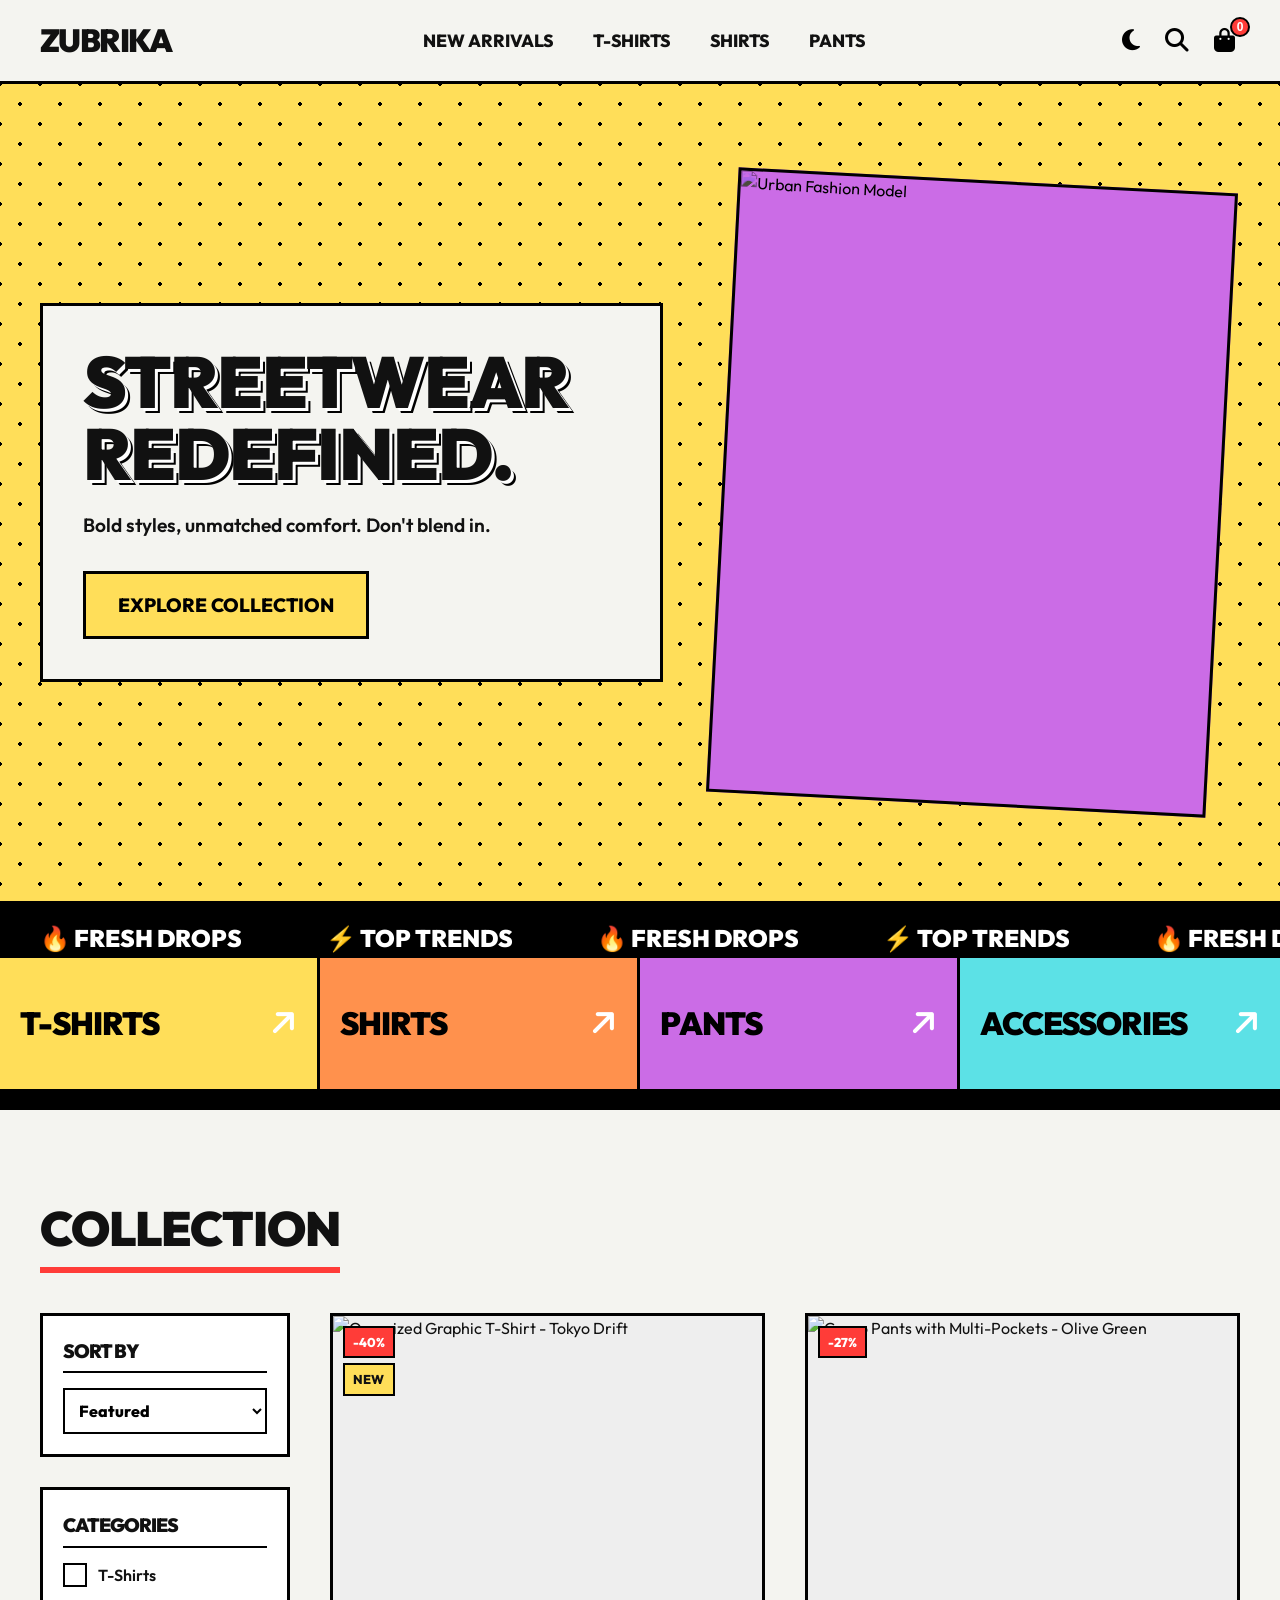
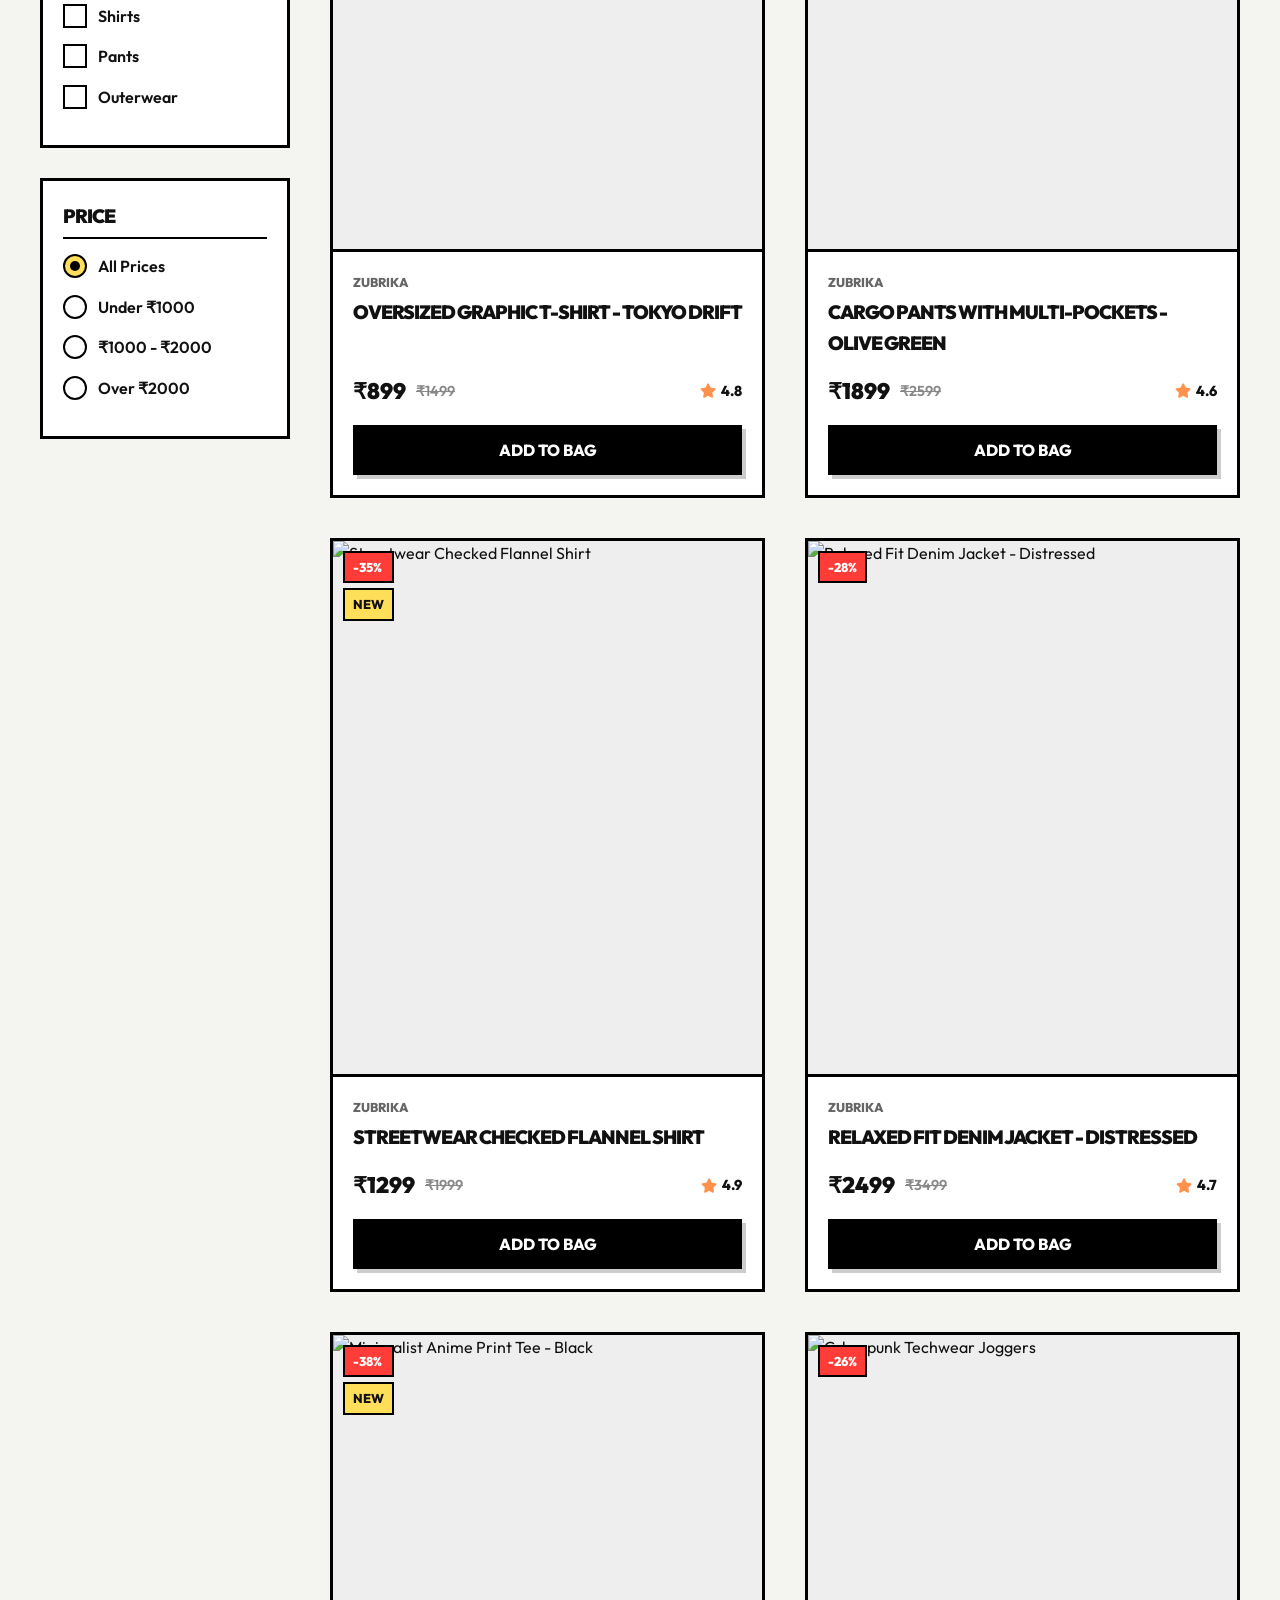
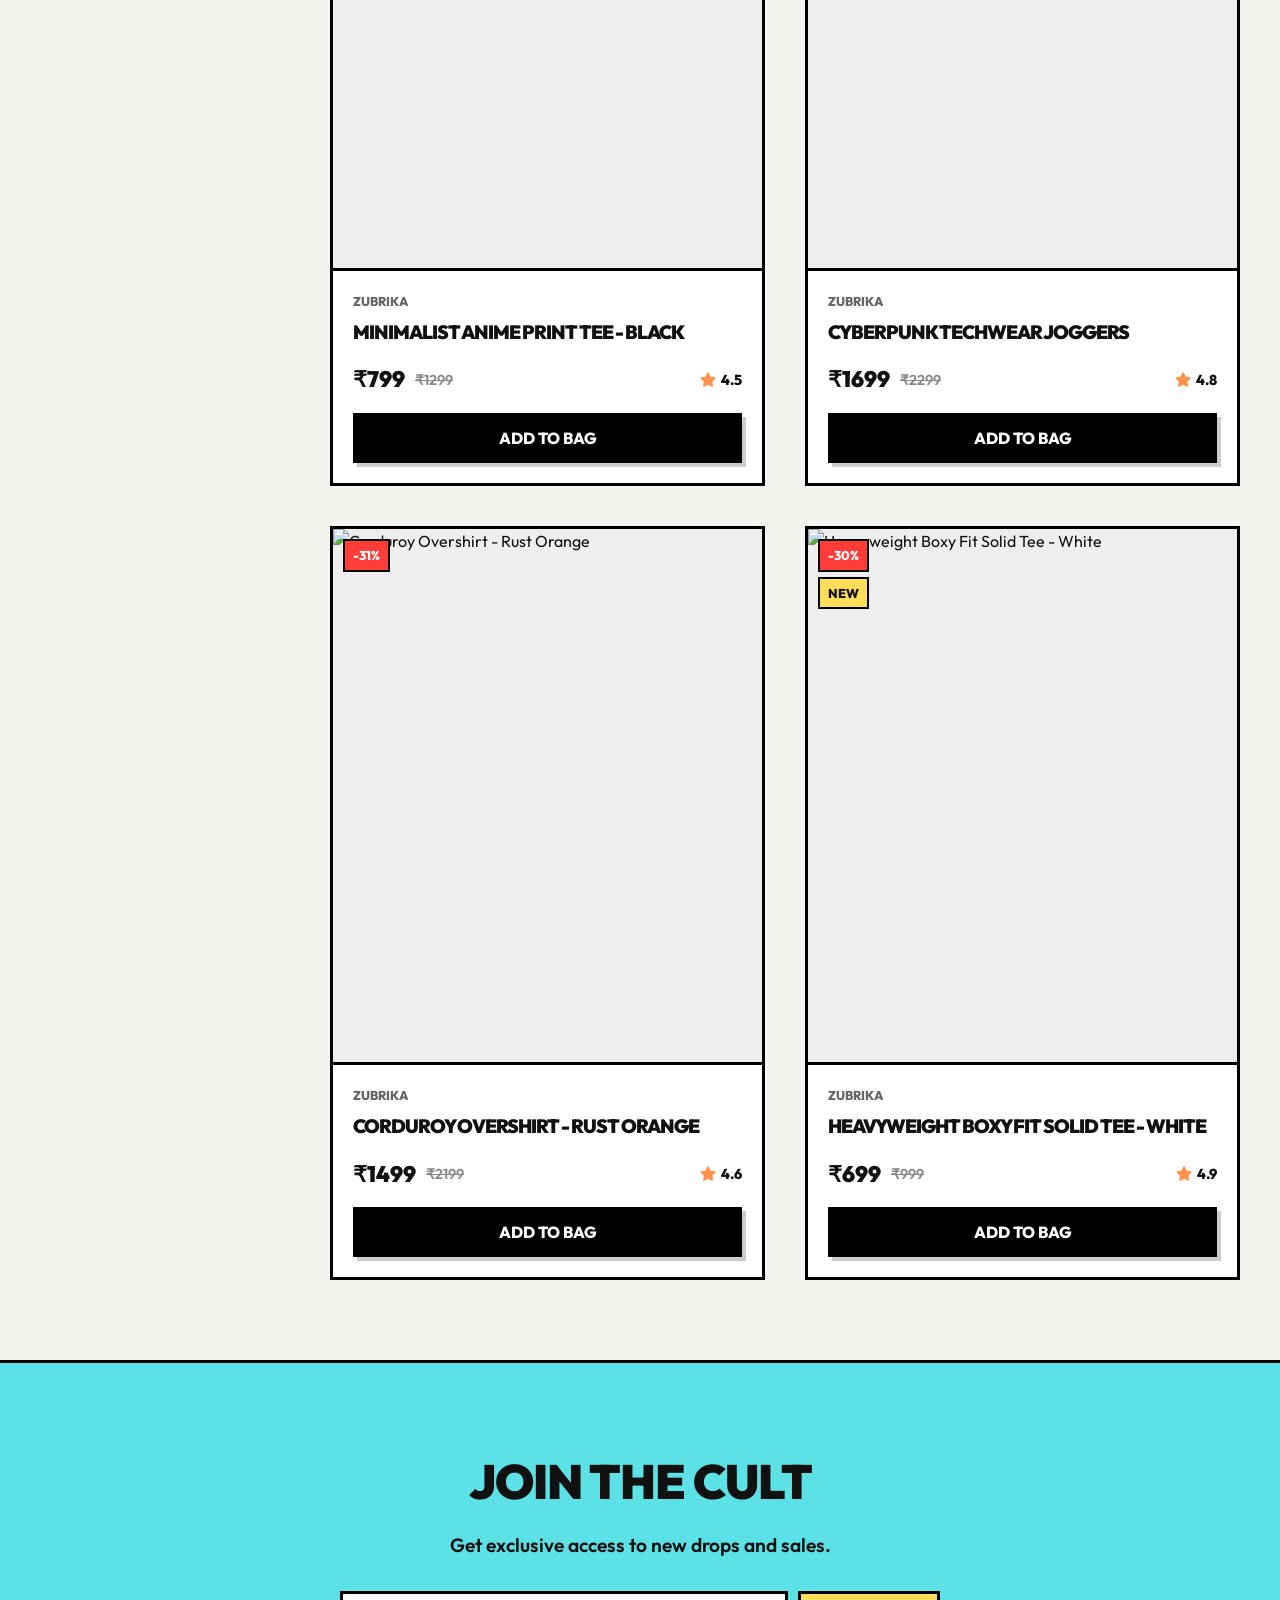
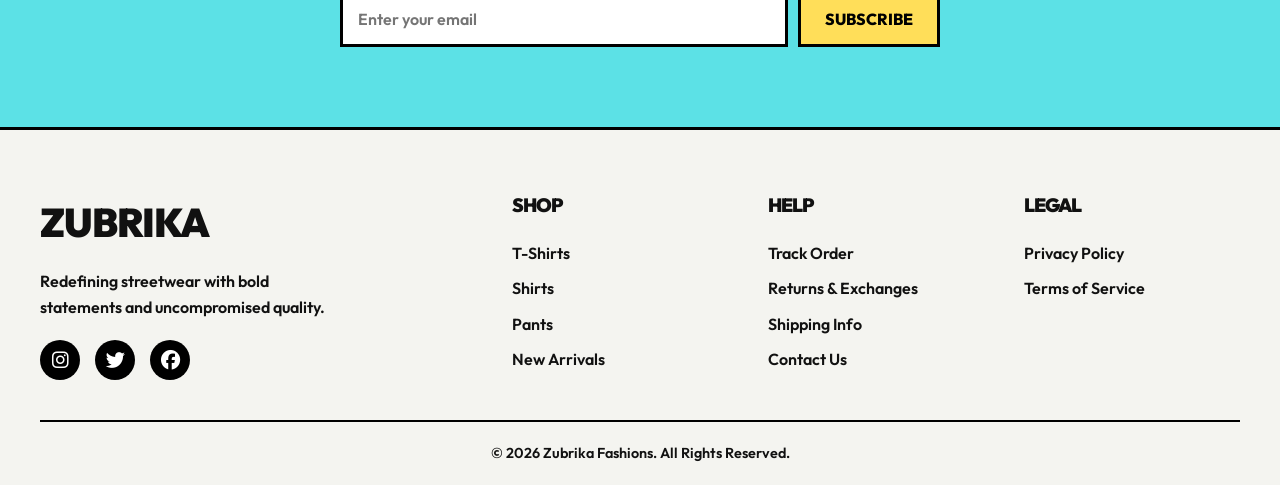
==== index.html @ 82993118 "feat: initialize Zubrika Fashions e-commerce storefront with product catalog, cart management, and t" ====
<!DOCTYPE html>
<html lang="en">
<head>
    <meta charset="UTF-8">
    <meta name="viewport" content="width=device-width, initial-scale=1.0">
    <meta name="description" content="Zubrika Fashions - Premium and trendy wear for all. Shop t-shirts, shirts, pants, and more.">
    <title>Zubrika Fashions</title>
    <link rel="preconnect" href="https://fonts.googleapis.com">
    <link rel="preconnect" href="https://fonts.gstatic.com" crossorigin>
    <link href="https://fonts.googleapis.com/css2?family=Outfit:wght@400;600;800;900&display=swap" rel="stylesheet">
    <link rel="stylesheet" href="style.css">
    <link rel="stylesheet" href="https://cdnjs.cloudflare.com/ajax/libs/font-awesome/6.4.0/css/all.min.css">
</head>
<body>
    <header class="header">
        <div class="header-container">
            <div class="logo">
                <h1>ZUBRIKA</h1>
            </div>
            <nav class="nav">
                <ul class="nav-links">
                    <li><a href="#new">New Arrivals</a></li>
                    <li><a href="#tshirts">T-Shirts</a></li>
                    <li><a href="#shirts">Shirts</a></li>
                    <li><a href="#pants">Pants</a></li>
                </ul>
            </nav>
            <div class="header-actions">
                <button class="icon-btn theme-btn" id="theme-toggle-btn" aria-label="Toggle Theme">
                    <i class="fas fa-moon"></i>
                </button>
                <button class="icon-btn search-btn" aria-label="Search">
                    <i class="fas fa-search"></i>
                </button>
                <button class="icon-btn cart-btn" id="open-cart-btn" aria-label="Cart">
                    <i class="fas fa-shopping-bag"></i>
                    <span class="cart-badge" id="cart-badge">0</span>
                </button>
                <button class="icon-btn menu-btn" aria-label="Menu" id="mobile-menu-btn">
                    <i class="fas fa-bars"></i>
                </button>
            </div>
        </div>
    </header>

    <div class="mobile-menu" id="mobile-menu">
        <button class="close-menu-btn" id="close-menu-btn">&times;</button>
        <ul class="mobile-nav-links">
            <li><a href="#new">New Arrivals</a></li>
            <li><a href="#tshirts">T-Shirts</a></li>
            <li><a href="#shirts">Shirts</a></li>
            <li><a href="#pants">Pants</a></li>
        </ul>
    </div>

    <!-- Cartesian Drawer -->
    <div class="cart-drawer-overlay" id="cart-overlay"></div>
    <div class="cart-drawer" id="cart-drawer">
        <div class="cart-header">
            <h2>YOUR BAG</h2>
            <button class="close-cart-btn" id="close-cart-btn">&times;</button>
        </div>
        <div class="cart-items" id="cart-items-container">
            <!-- Items inject via JS -->
            <div class="empty-cart" id="empty-cart-msg">
                <i class="fas fa-box-open"></i>
                <p>Your bag is empty.</p>
                <button class="btn btn-primary" id="shop-now-btn">Shop Now</button>
            </div>
        </div>
        <div class="cart-footer">
            <div class="cart-total">
                <span>Total</span>
                <span id="cart-total-price">₹0</span>
            </div>
            <button class="btn btn-primary checkout-btn">CHECKOUT</button>
        </div>
    </div>

    <main>
        <!-- Hero Section -->
        <section class="hero">
            <div class="hero-content">
                <div class="hero-text">
                    <h2 class="hero-title">STREETWEAR<br>REDEFINED.</h2>
                    <p class="hero-subtitle">Bold styles, unmatched comfort. Don't blend in.</p>
                    <a href="#shop" class="btn btn-primary btn-large">EXPLORE COLLECTION</a>
                </div>
                <div class="hero-image-wrapper">
                    <!-- Placeholder color block for neo-brutalism -->
                    <div class="hero-image-block">
                        <img src="https://images.unsplash.com/photo-1515886657613-9f3515b0c78f?w=800&q=80" alt="Urban Fashion Model" class="hero-img">
                    </div>
                </div>
            </div>
        </section>

        <!-- Categories Section -->
        <section class="categories marquee-section">
            <div class="marquee">
                <div class="marquee-content">
                    <span>🔥 FRESH DROPS</span>
                    <span>⚡ TOP TRENDS</span>
                    <span>🔥 FRESH DROPS</span>
                    <span>⚡ TOP TRENDS</span>
                     <span>🔥 FRESH DROPS</span>
                    <span>⚡ TOP TRENDS</span>
                    <span>🔥 FRESH DROPS</span>
                    <span>⚡ TOP TRENDS</span>
                </div>
            </div>
            <div class="categories-grid" id="shop">
                <a href="#tshirts" class="category-card" style="background-color: #ffde59;">
                    <h3>T-SHIRTS</h3>
                    <i class="fas fa-arrow-right"></i>
                </a>
                <a href="#shirts" class="category-card" style="background-color: #ff914d;">
                    <h3>SHIRTS</h3>
                    <i class="fas fa-arrow-right"></i>
                </a>
                <a href="#pants" class="category-card" style="background-color: #cb6ce6;">
                    <h3>PANTS</h3>
                    <i class="fas fa-arrow-right"></i>
                </a>
                <a href="#accessories" class="category-card" style="background-color: #5ce1e6;">
                    <h3>ACCESSORIES</h3>
                    <i class="fas fa-arrow-right"></i>
                </a>
            </div>
        </section>

        <!-- Products Section -->
        <section class="products-section" id="products">
            <div class="section-header">
                <h2>COLLECTION</h2>
            </div>
            
            <div class="shop-layout">
                <!-- Sidebar Filters -->
                <aside class="shop-sidebar">
                    <div class="filter-group">
                        <h3>SORT BY</h3>
                        <select id="sort-select" class="brutal-select">
                            <option value="featured">Featured</option>
                            <option value="price-low">Price: Low to High</option>
                            <option value="price-high">Price: High to Low</option>
                            <option value="rating">Top Rated</option>
                        </select>
                    </div>

                    <div class="filter-group">
                        <h3>CATEGORIES</h3>
                        <label class="custom-checkbox">
                            <input type="checkbox" name="category" value="tshirts">
                            <span class="checkmark"></span>
                            T-Shirts
                        </label>
                        <label class="custom-checkbox">
                            <input type="checkbox" name="category" value="shirts">
                            <span class="checkmark"></span>
                            Shirts
                        </label>
                        <label class="custom-checkbox">
                            <input type="checkbox" name="category" value="pants">
                            <span class="checkmark"></span>
                            Pants
                        </label>
                        <label class="custom-checkbox">
                            <input type="checkbox" name="category" value="outerwear">
                            <span class="checkmark"></span>
                            Outerwear
                        </label>
                    </div>

                    <div class="filter-group">
                        <h3>PRICE</h3>
                        <label class="custom-radio">
                            <input type="radio" name="price" value="all" checked>
                            <span class="radiomark"></span>
                            All Prices
                        </label>
                        <label class="custom-radio">
                            <input type="radio" name="price" value="under-1000">
                            <span class="radiomark"></span>
                            Under ₹1000
                        </label>
                        <label class="custom-radio">
                            <input type="radio" name="price" value="1000-2000">
                            <span class="radiomark"></span>
                            ₹1000 - ₹2000
                        </label>
                        <label class="custom-radio">
                            <input type="radio" name="price" value="over-2000">
                            <span class="radiomark"></span>
                            Over ₹2000
                        </label>
                    </div>
                </aside>
                
                <div class="shop-main">
                    <button class="btn btn-primary mobile-filter-btn" id="mobile-filter-btn">
                        <i class="fas fa-filter"></i> FILTERS
                    </button>
                    
                    <div class="products-grid" id="product-list">
                        <!-- Products dynamically inserted via JS -->
                    </div>
                </div>
            </div>
        </section>

        <section class="newsletter">
            <div class="newsletter-content">
                <h2>JOIN THE CULT</h2>
                <p>Get exclusive access to new drops and sales.</p>
                <form class="newsletter-form" onsubmit="event.preventDefault();">
                    <input type="email" placeholder="Enter your email" required>
                    <button type="submit" class="btn btn-primary">SUBSCRIBE</button>
                </form>
            </div>
        </section>
    </main>

    <footer class="footer">
        <div class="footer-grid">
            <div class="footer-brand">
                <h3>ZUBRIKA</h3>
                <p>Redefining streetwear with bold statements and uncompromised quality.</p>
                <div class="social-icons">
                    <a href="#"><i class="fab fa-instagram"></i></a>
                    <a href="#"><i class="fab fa-twitter"></i></a>
                    <a href="#"><i class="fab fa-facebook"></i></a>
                </div>
            </div>
            <div class="footer-links">
                <h4>SHOP</h4>
                <ul>
                    <li><a href="#">T-Shirts</a></li>
                    <li><a href="#">Shirts</a></li>
                    <li><a href="#">Pants</a></li>
                    <li><a href="#">New Arrivals</a></li>
                </ul>
            </div>
            <div class="footer-links">
                <h4>HELP</h4>
                <ul>
                    <li><a href="#">Track Order</a></li>
                    <li><a href="#">Returns & Exchanges</a></li>
                    <li><a href="#">Shipping Info</a></li>
                    <li><a href="#">Contact Us</a></li>
                </ul>
            </div>
            <div class="footer-links">
                <h4>LEGAL</h4>
                <ul>
                    <li><a href="#">Privacy Policy</a></li>
                    <li><a href="#">Terms of Service</a></li>
                </ul>
            </div>
        </div>
        <div class="footer-bottom">
            <p>&copy; 2026 Zubrika Fashions. All Rights Reserved.</p>
        </div>
    </footer>

    <!-- Product Quick View Modal -->
    <div class="modal-overlay" id="pdp-overlay"></div>
    <div class="pdp-modal" id="pdp-modal">
        <button class="close-modal-btn" id="close-pdp-btn">&times;</button>
        <div class="pdp-content" id="pdp-content">
            <!-- Injected via JS -->
        </div>
    </div>

    <!-- Checkout Modal -->
    <div class="checkout-modal" id="checkout-modal">
        <button class="close-modal-btn" id="close-checkout-btn">&times;</button>
        <div class="checkout-content">
            <div class="checkout-header">
                <h2>SECURE CHECKOUT</h2>
            </div>
            <div class="checkout-grid">
                <!-- Form Side -->
                <div class="checkout-form-section">
                    <form id="checkout-form" onsubmit="event.preventDefault(); completeCheckout();">
                        <div class="form-group">
                            <h3 class="form-title">1. CONTACT INFO</h3>
                            <input type="email" class="brutal-input" placeholder="Email Address" required>
                            <input type="text" class="brutal-input" placeholder="Phone Number" required>
                        </div>
                        <div class="form-group">
                            <div style="display: flex; justify-content: space-between; align-items: center; border-bottom: 2px solid var(--primary-color); margin-bottom: 20px; padding-bottom: 10px;">
                                <h3 class="form-title" style="margin-bottom: 0; border-bottom: none; padding-bottom: 0;">2. SHIPPING ADDRESS</h3>
                                <button type="button" id="gps-locate-btn" style="background: var(--accent-blue); color: #111; border: 2px solid var(--primary-color); font-weight: 800; font-family: var(--font-body); cursor: pointer; font-size: 0.8rem; padding: 8px 12px; box-shadow: 2px 2px 0px 0px var(--shadow-color);">
                                    <i class="fas fa-map-marker-alt"></i> Auto-Locate
                                </button>
                            </div>
                            <input type="text" class="brutal-input" placeholder="Full Name" required>
                            <input type="text" class="brutal-input" id="checkout-street" placeholder="Street Address" required>
                            <div class="input-row">
                                <input type="text" class="brutal-input" id="checkout-city" placeholder="City" required>
                                <input type="text" class="brutal-input" id="checkout-state" placeholder="State" required>
                                <input type="text" class="brutal-input" id="checkout-pin" placeholder="PIN Code (6 digits)" maxlength="6" required>
                            </div>
                        </div>
                        <div class="form-group">
                            <h3 class="form-title">3. PAYMENT METHOD</h3>
                            <label class="custom-radio checkout-radio">
                                <input type="radio" name="payment" value="upi" checked>
                                <span class="radiomark"></span>
                                UPI / QR Code
                            </label>
                            <label class="custom-radio checkout-radio">
                                <input type="radio" name="payment" value="card">
                                <span class="radiomark"></span>
                                Credit / Debit Card
                            </label>
                            <label class="custom-radio checkout-radio">
                                <input type="radio" name="payment" value="cod">
                                <span class="radiomark"></span>
                                Cash on Delivery
                            </label>
                        </div>
                        <button type="submit" class="btn btn-primary place-order-btn">PLACE ORDER</button>
                    </form>
                </div>
                <!-- Summary Side -->
                <div class="checkout-summary-section">
                    <h3 class="form-title" style="color: #111;">ORDER SUMMARY</h3>
                    <div id="checkout-items" class="checkout-items-list">
                        <!-- Items injected dynamically -->
                    </div>
                    <div class="checkout-totals">
                        <div class="total-row">
                            <span>Subtotal</span>
                            <span id="checkout-subtotal">₹0</span>
                        </div>
                        <div class="total-row">
                            <span>Shipping</span>
                            <span>₹100</span>
                        </div>
                        <div class="total-row grand-total">
                            <span>Total</span>
                            <span id="checkout-grandtotal">₹0</span>
                        </div>
                    </div>
                </div>
            </div>
        </div>
    </div>
    
    <!-- Success Modal -->
    <div class="success-modal" id="success-modal">
        <div class="success-content">
            <i class="fas fa-check-circle success-icon"></i>
            <h2>ORDER PLACED!</h2>
            <p>Your order <span id="order-id" style="font-weight: 800;"></span> has been confirmed.</p>
            <p style="margin-bottom: 20px;">We've sent a confirmation email with tracking details.</p>
            <button class="btn btn-primary" onclick="closeSuccessModal()">RETURN TO SHOP</button>
        </div>
    </div>

    <script src="app.js"></script>
</body>
</html>
---- style.css ----
:root {
    --primary-color: #000000;
    --secondary-color: #ffffff;
    --accent-red: #ff3c38;
    --accent-yellow: #ffde59;
    --accent-blue: #5ce1e6;
    --accent-pink: #cb6ce6;
    --accent-orange: #ff914d;
    
    --bg-color: #f4f4f0;
    --text-color: #111111;
    
    --border-width: 3px;
    --border-radius: 0px; /* Sharp edges for brutalsim */
    --box-shadow: 4px 4px 0px 0px var(--shadow-color);
    --box-shadow-hover: 8px 8px 0px 0px var(--shadow-color);
    
    --font-heading: 'Outfit', sans-serif;
    --font-body: 'Outfit', sans-serif;
    
    --transition: all 0.2s cubic-bezier(0.25, 0.8, 0.25, 1);
}

[data-theme="dark"] {
    --primary-color: #00ffff; /* Neon Cyan */
    --secondary-color: #050505;
    --accent-red: #ff0055;
    --accent-yellow: #ccff00;
    --accent-blue: #00e5ff;
    --accent-pink: #f700ff;
    --accent-orange: #ff5500;
    
    --bg-color: #0d0d0d;
    --text-color: #ffffff;
    --shadow-color: #00ffff;
}

[data-theme="dark"] .product-card,
[data-theme="dark"] .filter-group,
[data-theme="dark"] .shop-sidebar,
[data-theme="dark"] .cart-drawer,
[data-theme="dark"] .pdp-image-col,
[data-theme="dark"] .pdp-modal {
    background-color: #111111;
}

[data-theme="dark"] .hero {
    background-image: 
        radial-gradient(var(--primary-color) 2px, transparent 2px),
        radial-gradient(var(--primary-color) 2px, transparent 2px);
}

[data-theme="dark"] .hero-img {
    filter: grayscale(10%) contrast(1.5) drop-shadow(0 0 10px var(--primary-color));
}

* {
    margin: 0;
    padding: 0;
    box-sizing: border-box;
}

html {
    scroll-behavior: smooth;
}

body {
    font-family: var(--font-body);
    background-color: var(--bg-color);
    color: var(--text-color);
    line-height: 1.6;
    overflow-x: hidden;
}

a {
    text-decoration: none;
    color: inherit;
}

ul {
    list-style: none;
}

/* Typography */
h1, h2, h3, h4, h5, h6 {
    font-family: var(--font-heading);
    font-weight: 900;
    text-transform: uppercase;
    letter-spacing: -1px;
}

/* Buttons */
.btn {
    display: inline-block;
    padding: 12px 24px;
    font-family: var(--font-heading);
    font-weight: 800;
    font-size: 1rem;
    text-transform: uppercase;
    cursor: pointer;
    border: var(--border-width) solid var(--primary-color);
    box-shadow: var(--box-shadow);
    transition: var(--transition);
    background-color: var(--secondary-color);
    color: var(--primary-color);
}

.btn:active {
    transform: translate(4px, 4px);
    box-shadow: 0px 0px 0px 0px var(--shadow-color);
}

.btn-primary {
    background-color: var(--accent-yellow);
}

.btn-primary:hover {
    background-color: var(--primary-color);
    color: var(--secondary-color);
}

.btn-large {
    padding: 16px 32px;
    font-size: 1.2rem;
}

/* Header */
.header {
    background-color: var(--bg-color);
    border-bottom: var(--border-width) solid var(--primary-color);
    position: sticky;
    top: 0;
    z-index: 100;
}

.header-container {
    max-width: 1400px;
    margin: 0 auto;
    padding: 15px 40px;
    display: flex;
    justify-content: space-between;
    align-items: center;
}

.logo h1 {
    font-size: 2rem;
    letter-spacing: -0.05em;
}

.nav-links {
    display: flex;
    gap: 30px;
}

.nav-links a {
    font-weight: 800;
    text-transform: uppercase;
    font-size: 1.1rem;
    position: relative;
    padding: 5px;
}

.nav-links a::after {
    content: '';
    position: absolute;
    width: 100%;
    height: 3px;
    bottom: -2px;
    left: 0;
    background-color: var(--primary-color);
    transform: scaleX(0);
    transform-origin: bottom right;
    transition: transform 0.25s ease-out;
}

.nav-links a:hover::after {
    transform: scaleX(1);
    transform-origin: bottom left;
}

.header-actions {
    display: flex;
    gap: 15px;
    align-items: center;
}

.icon-btn {
    background: none;
    border: none;
    font-size: 1.5rem;
    cursor: pointer;
    position: relative;
    color: var(--primary-color);
    padding: 5px;
    transition: transform 0.2s;
}

.icon-btn:hover {
    transform: scale(1.1);
}

.cart-badge {
    position: absolute;
    top: -5px;
    right: -10px;
    background-color: var(--accent-red);
    color: white;
    font-size: 0.75rem;
    font-weight: 900;
    width: 20px;
    height: 20px;
    display: flex;
    align-items: center;
    justify-content: center;
    border-radius: 50%;
    border: 2px solid var(--primary-color);
}

.menu-btn {
    display: none;
}

/* Mobile Menu */
.mobile-menu {
    position: fixed;
    top: 0;
    left: 100%;
    width: 100%;
    height: 100vh;
    background-color: var(--accent-blue);
    z-index: 200;
    display: flex;
    flex-direction: column;
    justify-content: center;
    align-items: center;
    transition: left 0.3s ease-in-out;
    border-left: var(--border-width) solid var(--primary-color);
}

.mobile-menu.active {
    left: 0;
}

.close-menu-btn {
    position: absolute;
    top: 20px;
    right: 30px;
    background: none;
    border: none;
    font-size: 3rem;
    cursor: pointer;
    color: var(--primary-color);
}

.mobile-nav-links {
    text-align: center;
    display: flex;
    flex-direction: column;
    gap: 30px;
}

.mobile-nav-links a {
    font-size: 2.5rem;
    font-weight: 900;
    text-transform: uppercase;
    -webkit-text-stroke: 1px var(--primary-color);
}

.mobile-nav-links a:hover {
    color: white;
}

/* Cart Drawer */
.cart-drawer-overlay {
    position: fixed;
    top: 0;
    left: 0;
    width: 100%;
    height: 100%;
    background: rgba(0,0,0,0.5);
    z-index: 150;
    display: none;
}

.cart-drawer-overlay.active {
    display: block;
}

.cart-drawer {
    position: fixed;
    top: 0;
    right: -400px;
    width: 100%;
    max-width: 400px;
    height: 100vh;
    background-color: var(--secondary-color);
    border-left: var(--border-width) solid var(--primary-color);
    z-index: 200;
    transition: right 0.3s cubic-bezier(0.25, 0.8, 0.25, 1);
    display: flex;
    flex-direction: column;
}

.cart-drawer.active {
    right: 0;
}

.cart-header {
    display: flex;
    justify-content: space-between;
    align-items: center;
    padding: 20px;
    border-bottom: var(--border-width) solid var(--primary-color);
    background-color: var(--accent-yellow);
}

.close-cart-btn {
    background: none;
    border: none;
    font-size: 2rem;
    cursor: pointer;
    font-weight: bold;
}

.cart-items {
    flex-grow: 1;
    overflow-y: auto;
    padding: 20px;
}

.empty-cart {
    display: flex;
    flex-direction: column;
    align-items: center;
    justify-content: center;
    height: 100%;
    text-align: center;
    gap: 15px;
}

.empty-cart i {
    font-size: 4rem;
    color: #cccccc;
}

.cart-item {
    display: flex;
    gap: 15px;
    margin-bottom: 20px;
    padding-bottom: 20px;
    border-bottom: 2px dashed #000;
}

.cart-item-img {
    width: 80px;
    height: 100px;
    object-fit: cover;
    border: 2px solid var(--primary-color);
}

.cart-item-details {
    flex-grow: 1;
    display: flex;
    flex-direction: column;
    justify-content: space-between;
}

.cart-item-title {
    font-weight: 800;
    font-size: 0.9rem;
}

.cart-item-price {
    font-weight: 600;
}

.cart-item-actions {
    display: flex;
    justify-content: space-between;
    align-items: center;
}

.qty-controls {
    display: flex;
    align-items: center;
    border: 2px solid var(--primary-color);
}

.qty-btn {
    background: none;
    border: none;
    width: 25px;
    height: 25px;
    cursor: pointer;
    font-weight: bold;
    background-color: var(--bg-color);
}

.qty-btn:hover {
    background-color: #ddd;
}

.qty-value {
    width: 30px;
    text-align: center;
    font-weight: 600;
    border-left: 2px solid var(--primary-color);
    border-right: 2px solid var(--primary-color);
}

.remove-btn {
    background: none;
    border: none;
    color: var(--accent-red);
    cursor: pointer;
    font-size: 1.2rem;
}

.cart-footer {
    padding: 20px;
    border-top: var(--border-width) solid var(--primary-color);
    background-color: var(--bg-color);
}

.cart-total {
    display: flex;
    justify-content: space-between;
    font-size: 1.5rem;
    font-weight: 900;
    margin-bottom: 15px;
}

.checkout-btn {
    width: 100%;
}

/* Hero Section */
.hero {
    min-height: calc(100vh - 80px); /* Approx header height */
    display: flex;
    align-items: center;
    padding: 40px;
    background-color: var(--accent-yellow);
    background-image: 
        radial-gradient(var(--primary-color) 2px, transparent 2px),
        radial-gradient(var(--primary-color) 2px, transparent 2px);
    background-size: 40px 40px;
    background-position: 0 0, 20px 20px;
    overflow: hidden;
    position: relative;
    border-bottom: var(--border-width) solid var(--primary-color);
}

.hero-content {
    max-width: 1400px;
    margin: 0 auto;
    display: flex;
    align-items: center;
    gap: 40px;
    width: 100%;
}

.hero-text {
    flex: 1;
    background: var(--bg-color);
    padding: 40px;
    border: var(--border-width) solid var(--primary-color);
    box-shadow: 12px 12px 0px 0px var(--shadow-color);
    z-index: 10;
}

.hero-title {
    font-size: 4.5rem;
    line-height: 1;
    margin-bottom: 20px;
    text-shadow: 3px 3px 0px white, 5px 5px 0px black;
}

.hero-subtitle {
    font-size: 1.2rem;
    font-weight: 600;
    margin-bottom: 30px;
}

.hero-image-wrapper {
    flex: 1;
    display: flex;
    justify-content: center;
    align-items: center;
    position: relative;
}

.hero-image-block {
    width: 100%;
    max-width: 500px;
    aspect-ratio: 4/5;
    background-color: var(--accent-pink);
    border: var(--border-width) solid var(--primary-color);
    box-shadow: 16px 16px 0px 0px var(--shadow-color);
    position: relative;
    overflow: hidden;
    transform: rotate(3deg);
    transition: transform 0.3s;
}

.hero-image-block:hover {
    transform: rotate(0deg);
}

.hero-img {
    width: 100%;
    height: 100%;
    object-fit: cover;
    mix-blend-mode: multiply;
    filter: grayscale(20%) contrast(1.2);
}

/* Marquee */
.marquee-section {
    background-color: var(--primary-color);
    color: var(--secondary-color);
    padding: 15px 0;
    border-bottom: var(--border-width) solid var(--primary-color);
    overflow: hidden;
}

.marquee {
    width: 100%;
    overflow: hidden;
    white-space: nowrap;
}

.marquee-content {
    display: inline-block;
    animation: marquee 20s linear infinite;
    font-weight: 900;
    font-size: 1.5rem;
    text-transform: uppercase;
}

.marquee-content span {
    margin: 0 40px;
}

@keyframes marquee {
    0% { transform: translateX(0); }
    100% { transform: translateX(-50%); }
}

/* Categories Grid */
.categories-grid {
    display: grid;
    grid-template-columns: repeat(auto-fit, minmax(250px, 1fr));
    border-bottom: var(--border-width) solid var(--primary-color);
}

.category-card {
    padding: 40px 20px;
    display: flex;
    justify-content: space-between;
    align-items: center;
    border-right: var(--border-width) solid var(--primary-color);
    transition: all 0.3s;
    cursor: pointer;
}

.category-card:last-child {
    border-right: none;
}

.category-card h3 {
    font-size: 2rem;
    color: var(--primary-color);
}

.category-card i {
    font-size: 2rem;
    transform: rotate(-45deg);
    transition: transform 0.3s;
}

.category-card:hover {
    padding-left: 30px;
}

.category-card:hover i {
    transform: rotate(0deg);
}

/* Products Section */
.products-section {
    padding: 80px 40px;
    max-width: 1400px;
    margin: 0 auto;
}

.section-header {
    display: flex;
    justify-content: space-between;
    align-items: flex-end;
    margin-bottom: 40px;
}

.section-header h2 {
    font-size: 3rem;
    border-bottom: 6px solid var(--accent-red);
    display: inline-block;
}

.products-grid {
    display: grid;
    grid-template-columns: repeat(auto-fill, minmax(280px, 1fr));
    gap: 40px;
}

.product-card {
    background: var(--secondary-color);
    border: var(--border-width) solid var(--primary-color);
    box-shadow: var(--box-shadow);
    transition: var(--transition);
    position: relative;
    display: flex;
    flex-direction: column;
}

.product-card:hover {
    transform: translateY(-5px);
    box-shadow: var(--box-shadow-hover);
}

.product-badges {
    position: absolute;
    top: 10px;
    left: 10px;
    display: flex;
    flex-direction: column;
    gap: 5px;
    z-index: 10;
}

.badge {
    padding: 4px 8px;
    font-size: 0.8rem;
    font-weight: 800;
    border: 2px solid var(--primary-color);
    text-transform: uppercase;
}

.badge-discount {
    background-color: var(--accent-red);
    color: white;
}

.badge-new {
    background-color: var(--accent-yellow);
}

.product-image {
    width: 100%;
    aspect-ratio: 4/5;
    background-color: #eee;
    border-bottom: var(--border-width) solid var(--primary-color);
    overflow: hidden;
    position: relative;
}

.product-image img {
    width: 100%;
    height: 100%;
    object-fit: cover;
    transition: transform 0.5s;
}

.product-card:hover .product-image img {
    transform: scale(1.05);
}

.product-info {
    padding: 20px;
    flex-grow: 1;
    display: flex;
    flex-direction: column;
}

.product-brand {
    font-size: 0.8rem;
    font-weight: 800;
    color: #666;
    margin-bottom: 5px;
}

.product-title {
    font-size: 1.2rem;
    margin-bottom: 15px;
    flex-grow: 1;
}

.product-meta {
    display: flex;
    justify-content: space-between;
    align-items: center;
    margin-bottom: 15px;
}

.product-price {
    display: flex;
    align-items: center;
    gap: 10px;
}

.current-price {
    font-size: 1.4rem;
    font-weight: 900;
}

.original-price {
    text-decoration: line-through;
    color: #888;
    font-size: 0.9rem;
    font-weight: 600;
}

.product-rating {
    display: flex;
    align-items: center;
    gap: 5px;
    font-weight: 800;
    font-size: 0.9rem;
}

.fa-star {
    color: var(--accent-orange);
}

.add-to-cart-btn {
    width: 100%;
    background-color: var(--primary-color);
    color: var(--secondary-color);
    border-color: var(--primary-color);
    box-shadow: 4px 4px 0px 0px rgba(0,0,0,0.2);
}

.add-to-cart-btn:hover {
    background-color: var(--accent-yellow);
    color: var(--primary-color);
}

/* Newsletter */
.newsletter {
    background-color: var(--accent-blue);
    padding: 80px 20px;
    text-align: center;
    border-top: var(--border-width) solid var(--primary-color);
    border-bottom: var(--border-width) solid var(--primary-color);
}

.newsletter-content {
    max-width: 600px;
    margin: 0 auto;
}

.newsletter h2 {
    font-size: 3rem;
    margin-bottom: 10px;
}

.newsletter p {
    font-size: 1.2rem;
    margin-bottom: 30px;
    font-weight: 600;
}

.newsletter-form {
    display: flex;
    gap: 10px;
}

.newsletter-form input {
    flex-grow: 1;
    padding: 15px;
    font-family: var(--font-body);
    font-size: 1rem;
    font-weight: 600;
    border: var(--border-width) solid var(--primary-color);
    box-shadow: var(--box-shadow);
    outline: none;
}

.newsletter-form input:focus {
    box-shadow: 6px 6px 0px 0px var(--shadow-color);
}

/* Shop Layout & Sidebar Filters */
.shop-layout {
    display: flex;
    gap: 40px;
    align-items: flex-start;
}

.shop-sidebar {
    width: 250px;
    flex-shrink: 0;
    position: sticky;
    top: 100px;
}

.shop-main {
    flex-grow: 1;
}

.filter-group {
    margin-bottom: 30px;
    padding: 20px;
    border: var(--border-width) solid var(--primary-color);
    background-color: var(--secondary-color);
    box-shadow: 4px 4px 0px 0px var(--shadow-color);
}

.filter-group h3 {
    font-size: 1.2rem;
    margin-bottom: 15px;
    border-bottom: 2px solid var(--primary-color);
    padding-bottom: 5px;
}

/* Custom Checkbox & Radio */
.custom-checkbox, .custom-radio {
    display: flex;
    align-items: center;
    position: relative;
    padding-left: 35px;
    margin-bottom: 15px;
    cursor: pointer;
    font-size: 1rem;
    font-weight: 600;
    user-select: none;
}

.custom-checkbox input, .custom-radio input {
    position: absolute;
    opacity: 0;
    cursor: pointer;
    height: 0;
    width: 0;
}

.checkmark, .radiomark {
    position: absolute;
    top: 0;
    left: 0;
    height: 24px;
    width: 24px;
    background-color: #fff;
    border: 2px solid var(--primary-color);
}

.radiomark {
    border-radius: 50%;
}

.custom-checkbox:hover input ~ .checkmark,
.custom-radio:hover input ~ .radiomark {
    background-color: #eee;
}

.custom-checkbox input:checked ~ .checkmark,
.custom-radio input:checked ~ .radiomark {
    background-color: var(--accent-yellow);
}

.checkmark:after, .radiomark:after {
    content: "";
    position: absolute;
    display: none;
}

.custom-checkbox input:checked ~ .checkmark:after,
.custom-radio input:checked ~ .radiomark:after {
    display: block;
}

.custom-checkbox .checkmark:after {
    left: 7px;
    top: 3px;
    width: 5px;
    height: 10px;
    border: solid var(--primary-color);
    border-width: 0 3px 3px 0;
    transform: rotate(45deg);
}

.custom-radio .radiomark:after {
    top: 5px;
    left: 5px;
    width: 10px;
    height: 10px;
    border-radius: 50%;
    background: var(--primary-color);
}

/* Brutal Select */
.brutal-select {
    width: 100%;
    padding: 10px;
    font-family: var(--font-body);
    font-weight: 800;
    font-size: 1rem;
    border: 2px solid var(--primary-color);
    background-color: #fff;
    cursor: pointer;
    outline: none;
    box-shadow: 2px 2px 0px 0px var(--shadow-color);
}

.mobile-filter-btn {
    display: none;
    width: 100%;
    margin-bottom: 30px;
}

/* Product Detail Modal */
.modal-overlay {
    position: fixed;
    top: 0;
    left: 0;
    width: 100%;
    height: 100%;
    background: rgba(0,0,0,0.6);
    z-index: 250;
    display: none;
    backdrop-filter: blur(4px);
}

.modal-overlay.active {
    display: block;
}

.pdp-modal {
    position: fixed;
    top: 50%;
    left: 50%;
    transform: translate(-50%, -50%) scale(0.9);
    width: 90%;
    max-width: 1000px;
    background-color: var(--bg-color);
    border: var(--border-width) solid var(--primary-color);
    box-shadow: 16px 16px 0px 0px var(--shadow-color);
    z-index: 300;
    display: none;
    opacity: 0;
    transition: all 0.3s cubic-bezier(0.25, 0.8, 0.25, 1);
    max-height: 90vh;
    overflow-y: auto;
}

.pdp-modal.active {
    display: block;
    transform: translate(-50%, -50%) scale(1);
    opacity: 1;
}

.close-modal-btn {
    position: absolute;
    top: 15px;
    right: 20px;
    background: none;
    border: none;
    font-size: 2.5rem;
    cursor: pointer;
    z-index: 310;
    color: var(--primary-color);
    transition: transform 0.2s;
}

.close-modal-btn:hover {
    transform: rotate(90deg);
}

.pdp-content {
    display: flex;
    flex-wrap: wrap;
    min-height: 500px;
}

.pdp-image-col {
    flex: 1;
    min-width: 300px;
    border-right: var(--border-width) solid var(--primary-color);
    background-color: var(--secondary-color);
}

.pdp-image-col img {
    width: 100%;
    height: 100%;
    object-fit: cover;
}

.pdp-details-col {
    flex: 1;
    min-width: 300px;
    padding: 40px;
    display: flex;
    flex-direction: column;
}

.pdp-brand {
    font-weight: 800;
    color: #666;
    margin-bottom: 5px;
    font-size: 1.1rem;
    text-transform: uppercase;
}

.pdp-title {
    font-size: 2.5rem;
    line-height: 1.1;
    margin-bottom: 20px;
}

.pdp-price-wrap {
    display: flex;
    align-items: center;
    gap: 15px;
    margin-bottom: 30px;
}

.pdp-current-price {
    font-size: 2.5rem;
    font-weight: 900;
    color: var(--accent-red);
}

.pdp-original-price {
    font-size: 1.5rem;
    text-decoration: line-through;
    color: #888;
    font-weight: 600;
}

.pdp-size-title {
    font-weight: 800;
    margin-bottom: 15px;
    text-transform: uppercase;
}

.size-selector {
    display: flex;
    gap: 15px;
    margin-bottom: 30px;
}

.size-btn {
    width: 50px;
    height: 50px;
    display: flex;
    justify-content: center;
    align-items: center;
    font-weight: 800;
    font-size: 1.1rem;
    background-color: var(--secondary-color);
    border: 2px solid var(--primary-color);
    cursor: pointer;
    transition: var(--transition);
}

.size-btn:hover {
    background-color: var(--accent-yellow);
}

.size-btn.selected {
    background-color: var(--primary-color);
    color: var(--secondary-color);
}

.pdp-add-to-cart {
    width: 100%;
    padding: 20px;
    font-size: 1.5rem;
    background-color: var(--accent-yellow);
    margin-top: auto;
}

.pdp-desc {
    margin-top: 30px;
    font-weight: 500;
    color: #444;
    line-height: 1.6;
}

[data-theme="dark"] .pdp-desc, [data-theme="dark"] .pdp-brand, [data-theme="dark"] .pdp-original-price {
    color: #aaaaaa;
}

/* Checkout Modal */
.checkout-modal {
    position: fixed;
    top: 0;
    left: 0;
    width: 100%;
    height: 100vh;
    background-color: var(--bg-color);
    z-index: 400; /* Higher than cart drawer */
    display: none;
    overflow-y: auto;
    opacity: 0;
    transition: all 0.3s ease;
}

.checkout-modal.active {
    display: block;
    opacity: 1;
}

.checkout-content {
    max-width: 1200px;
    margin: 0 auto;
    padding: 60px 40px;
}

.checkout-header {
    text-align: center;
    margin-bottom: 40px;
}

.checkout-header h2 {
    font-size: 3rem;
    border-bottom: 6px solid var(--accent-red);
    display: inline-block;
}

.checkout-grid {
    display: grid;
    grid-template-columns: 1.5fr 1fr;
    gap: 40px;
}

.brutal-input {
    width: 100%;
    padding: 15px;
    font-family: var(--font-body);
    font-size: 1rem;
    font-weight: 600;
    border: 2px solid var(--primary-color);
    background-color: var(--secondary-color);
    color: var(--text-color);
    margin-bottom: 15px;
    outline: none;
    box-shadow: 2px 2px 0px 0px var(--shadow-color);
}

.brutal-input:focus {
    box-shadow: 4px 4px 0px 0px var(--shadow-color);
}

.input-row {
    display: flex;
    gap: 15px;
}

.form-group {
    background: var(--bg-color);
    border: var(--border-width) solid var(--primary-color);
    padding: 30px;
    margin-bottom: 30px;
    box-shadow: 8px 8px 0px 0px var(--shadow-color);
}

.form-title {
    margin-bottom: 20px;
    font-size: 1.2rem;
    border-bottom: 2px solid var(--primary-color);
    padding-bottom: 10px;
}

.checkout-radio {
    margin-bottom: 10px;
    padding: 15px 15px 15px 50px; /* Adjust left padding for absolute circle */
    border: 2px solid var(--primary-color);
    background-color: var(--secondary-color);
}

.checkout-radio .radiomark {
    top: 50%;
    transform: translateY(-50%);
    left: 15px;
}

.place-order-btn {
    width: 100%;
    font-size: 1.5rem;
    padding: 20px;
}

.checkout-summary-section {
    background: var(--accent-yellow);
    border: var(--border-width) solid var(--primary-color);
    padding: 30px;
    box-shadow: 8px 8px 0px 0px var(--shadow-color);
    height: fit-content;
    position: sticky;
    top: 40px;
    color: #111; /* Enforce dark text on yellow background */
}

.checkout-items-list {
    margin-bottom: 30px;
    max-height: 400px;
    overflow-y: auto;
}

.checkout-item-mini {
    display: flex;
    gap: 15px;
    margin-bottom: 15px;
    border-bottom: 2px dashed #111;
    padding-bottom: 15px;
    color: #111;
}

.checkout-item-mini img {
    width: 60px;
    height: 80px;
    object-fit: cover;
    border: 2px solid #111;
}

.total-row {
    display: flex;
    justify-content: space-between;
    font-size: 1.2rem;
    font-weight: 800;
    margin-bottom: 10px;
    color: #111;
}

.grand-total {
    font-size: 2rem;
    border-top: 3px solid #111;
    padding-top: 15px;
    margin-top: 15px;
    color: #111;
}

/* Success Modal */
.success-modal {
    position: fixed;
    top: 0;
    left: 0;
    width: 100%;
    height: 100vh;
    background: rgba(0,0,0,0.9);
    z-index: 500;
    display: none;
    justify-content: center;
    align-items: center;
    backdrop-filter: blur(5px);
}

.success-modal.active {
    display: flex;
}

.success-content {
    background: var(--bg-color);
    padding: 60px;
    text-align: center;
    border: var(--border-width) solid var(--primary-color);
    box-shadow: 16px 16px 0px 0px var(--shadow-color);
    max-width: 600px;
    width: 90%;
}

.success-icon {
    font-size: 5rem;
    color: var(--accent-red);
    margin-bottom: 20px;
    -webkit-text-stroke: 2px var(--primary-color);
}

[data-theme="dark"] .success-icon {
    color: var(--primary-color);
}

/* Footer */
.footer {
    background-color: var(--bg-color);
    padding: 60px 40px 20px;
}

.footer-grid {
    max-width: 1400px;
    margin: 0 auto;
    display: grid;
    grid-template-columns: 2fr 1fr 1fr 1fr;
    gap: 40px;
    margin-bottom: 40px;
}

.footer-brand h3 {
    font-size: 2.5rem;
    margin-bottom: 15px;
}

.footer-brand p {
    font-weight: 600;
    margin-bottom: 20px;
    max-width: 300px;
}

.social-icons {
    display: flex;
    gap: 15px;
}

.social-icons a {
    width: 40px;
    height: 40px;
    background-color: var(--primary-color);
    color: var(--secondary-color);
    display: flex;
    justify-content: center;
    align-items: center;
    font-size: 1.2rem;
    border-radius: 50%;
    transition: var(--transition);
}

.social-icons a:hover {
    background-color: var(--accent-red);
    transform: translateY(-3px);
}

.footer-links h4 {
    font-size: 1.2rem;
    margin-bottom: 20px;
}

.footer-links ul {
    display: flex;
    flex-direction: column;
    gap: 10px;
}

.footer-links a {
    font-weight: 600;
    transition: color 0.2s;
}

.footer-links a:hover {
    color: var(--accent-red);
    text-decoration: underline;
    text-decoration-thickness: 2px;
}

.footer-bottom {
    text-align: center;
    padding-top: 20px;
    border-top: 2px solid var(--primary-color);
    font-weight: 600;
    font-size: 0.9rem;
}

@keyframes fadeIn {
    from { opacity: 0; transform: translateY(10px); }
    to { opacity: 1; transform: translateY(0); }
}

/* Responsive */
@media (max-width: 1024px) {
    .hero-title {
        font-size: 3.5rem;
    }
}

@media (max-width: 900px) {
    .shop-layout {
        flex-direction: column;
    }
    .shop-sidebar {
        display: none;
        width: 100%;
        position: static;
    }
    .shop-sidebar.active {
        display: block;
    }
    .mobile-filter-btn {
        display: inline-block;
    }
    .checkout-grid {
        grid-template-columns: 1fr;
    }
    .checkout-summary-section {
        position: static;
    }
    .input-row {
        flex-direction: column;
        gap: 0;
    }
}

@media (max-width: 768px) {
    .nav-links {
        display: none;
    }

    .menu-btn {
        display: block;
    }

    .hero-content {
        flex-direction: column;
    }

    .hero-image-wrapper {
        width: 100%;
        max-width: 400px;
    }

    .categories-grid {
        grid-template-columns: 1fr;
    }

    .category-card {
        border-right: none;
        border-bottom: var(--border-width) solid var(--primary-color);
    }
    
    .category-card:last-child {
        border-bottom: none;
    }

    .newsletter-form {
        flex-direction: column;
    }

    .footer-grid {
        grid-template-columns: 1fr;
        gap: 30px;
    }
    
    .pdp-content {
        flex-direction: column;
    }
    
    .pdp-image-col {
        border-right: none;
        border-bottom: var(--border-width) solid var(--primary-color);
    }
    
    .pdp-details-col {
        padding: 20px;
    }
    
    .pdp-title {
        font-size: 2rem;
    }
}

@media (max-width: 480px) {
    .header-container {
        padding: 15px 20px;
    }
    
    .hero {
        padding: 20px;
    }

    .hero-text {
        padding: 20px;
    }

    .hero-title {
        font-size: 2.5rem;
    }
    
    .cart-drawer {
        max-width: 100%;
    }
}
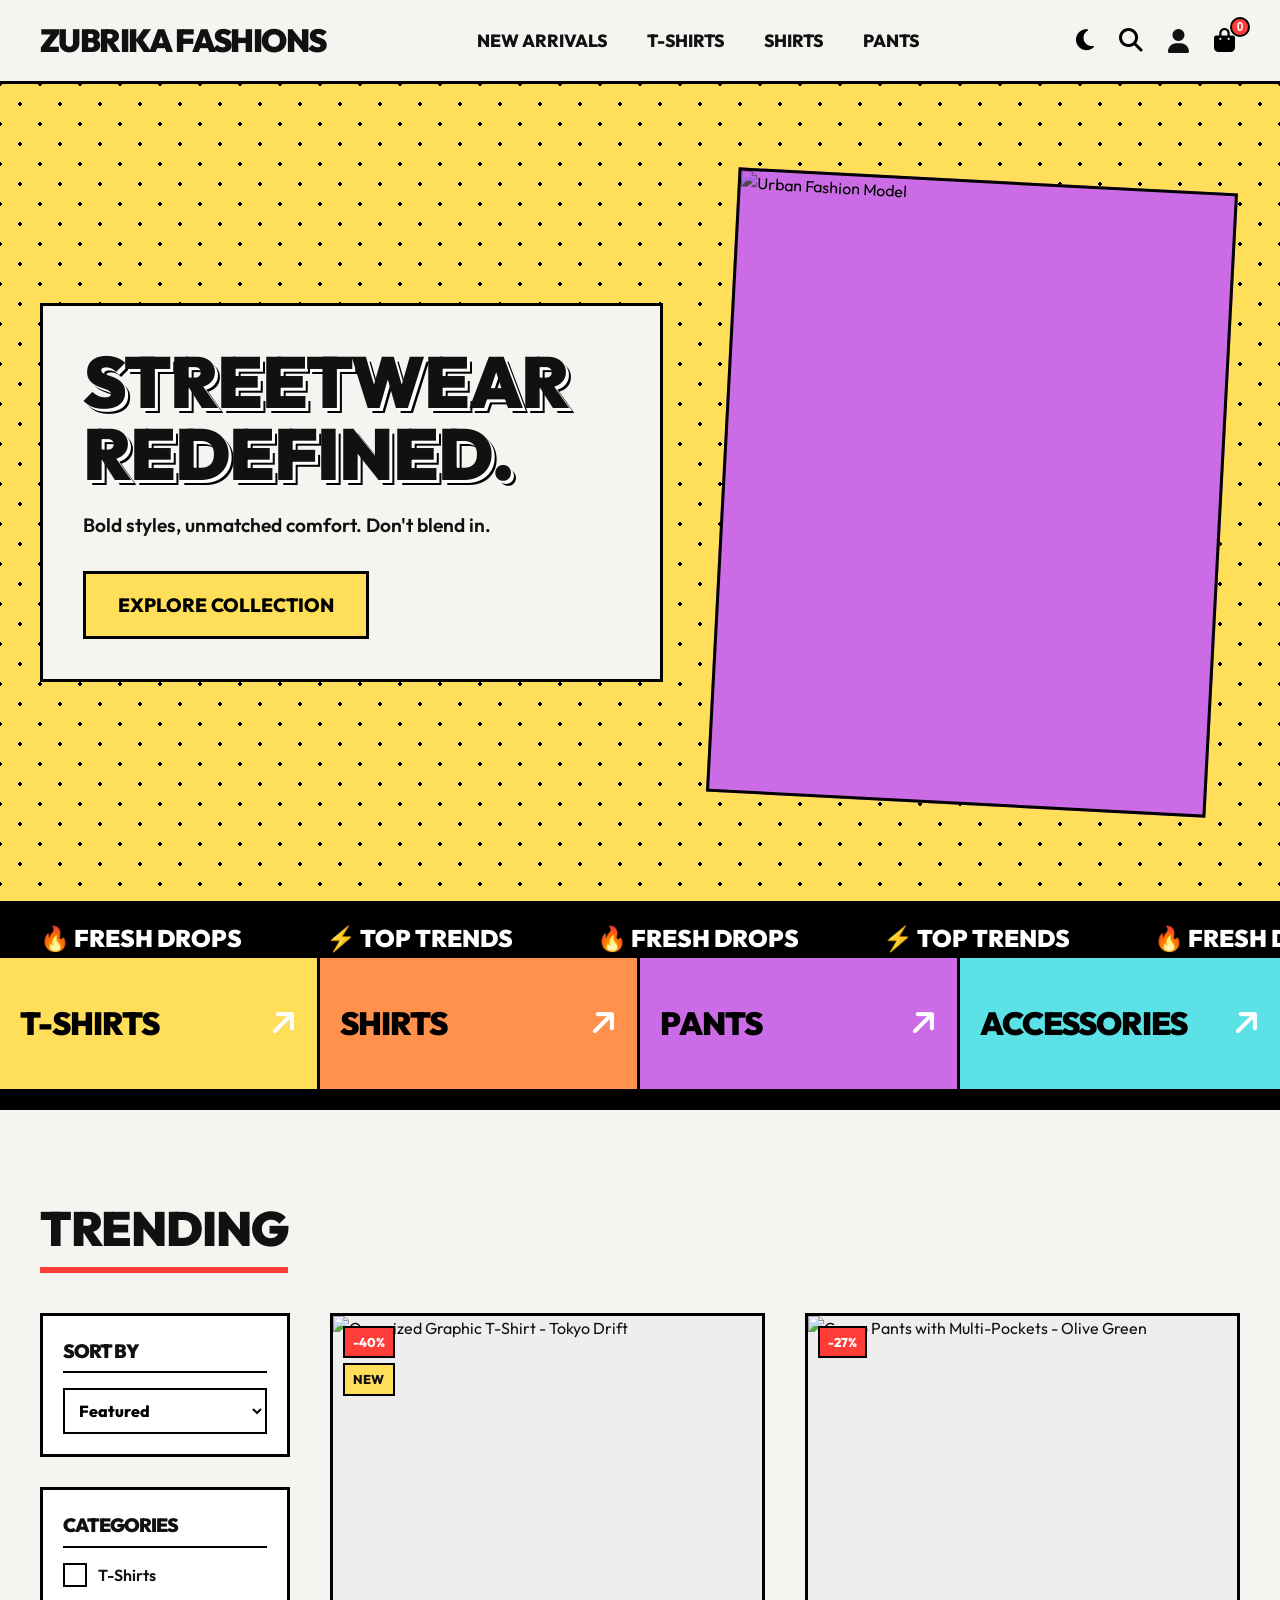
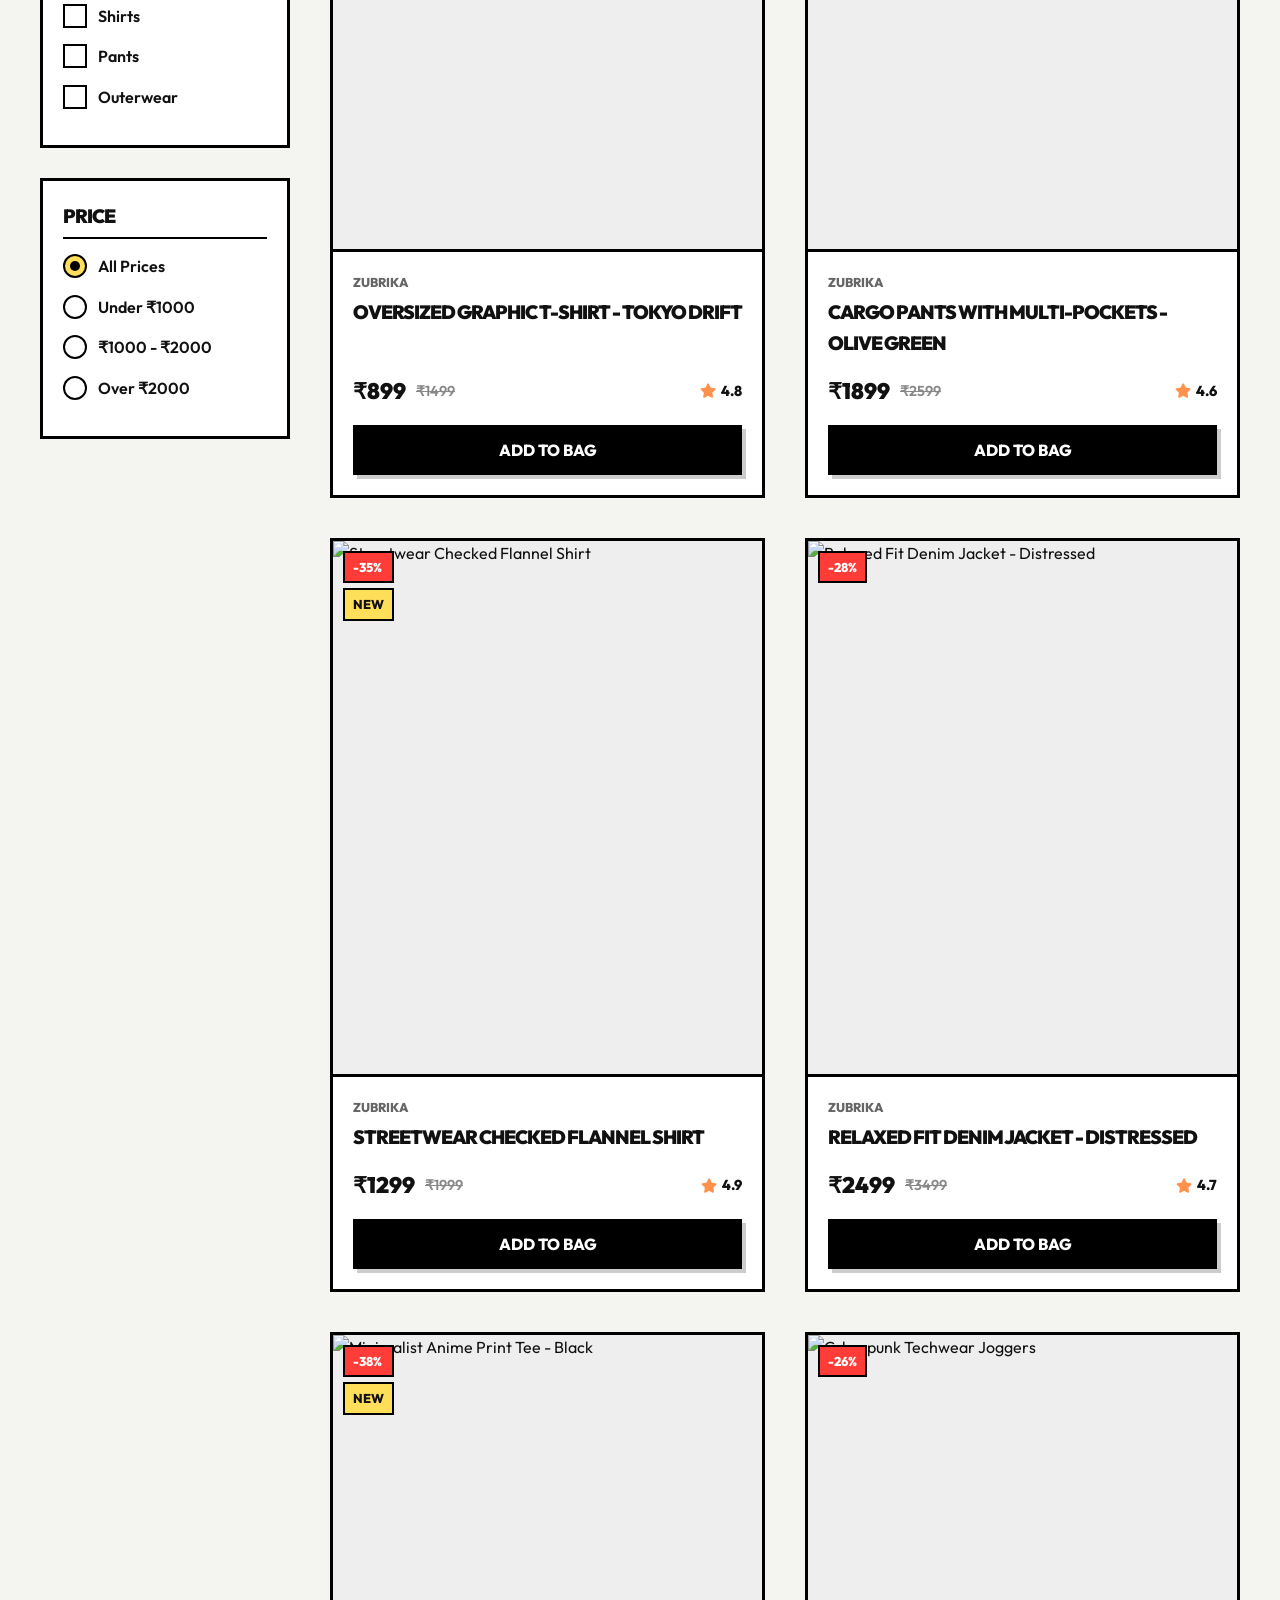
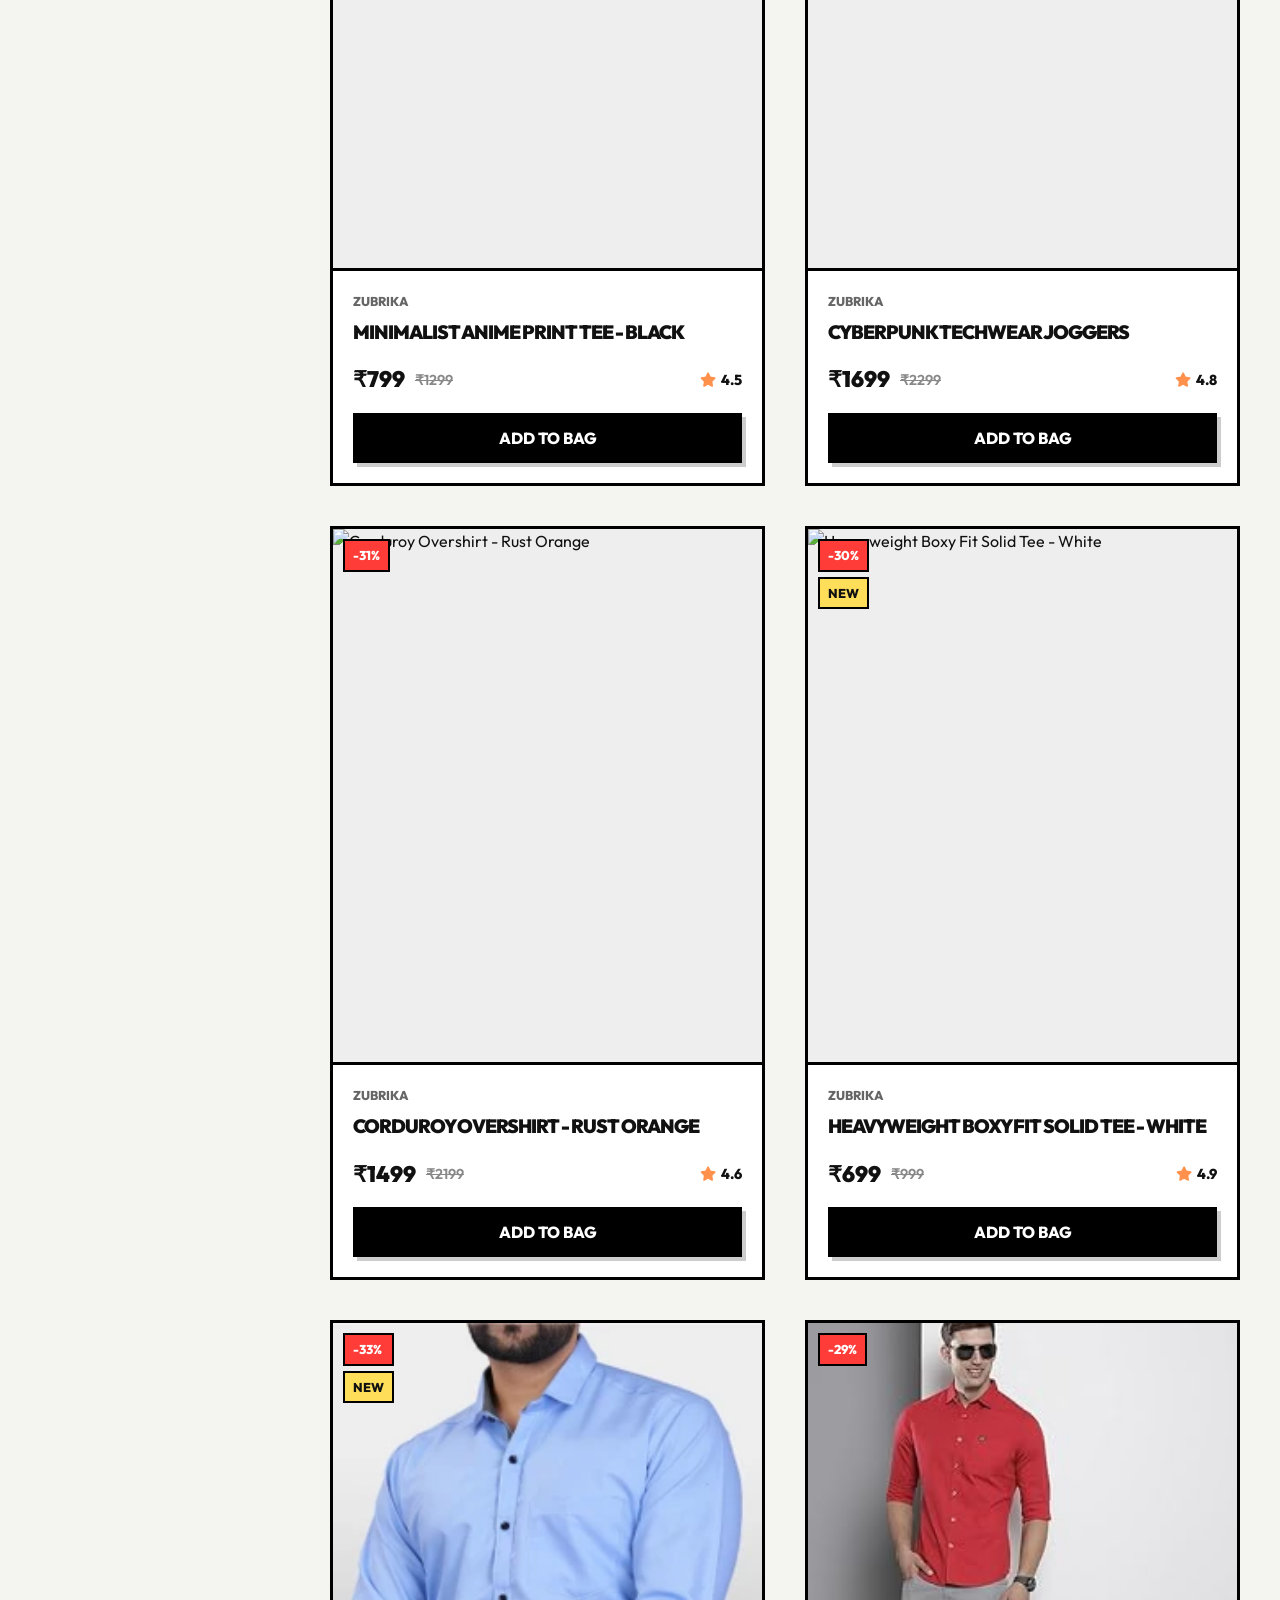
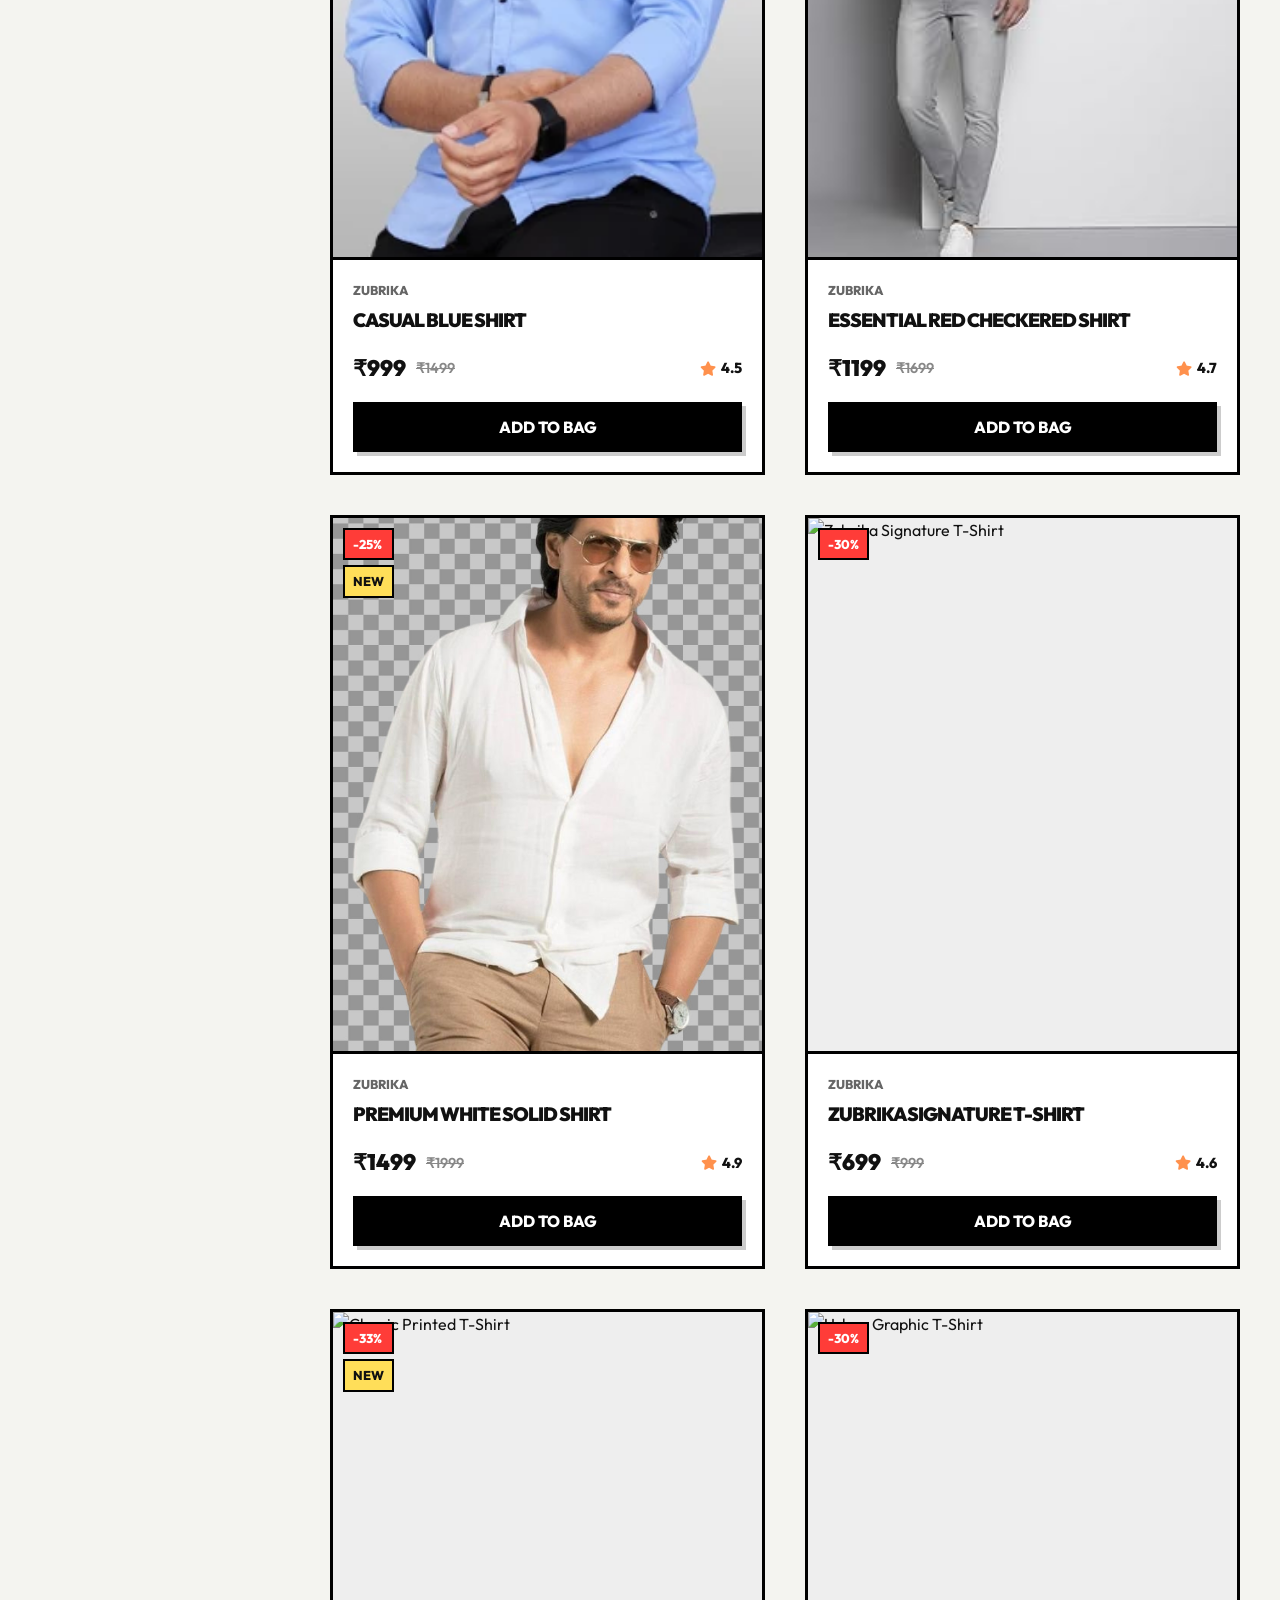
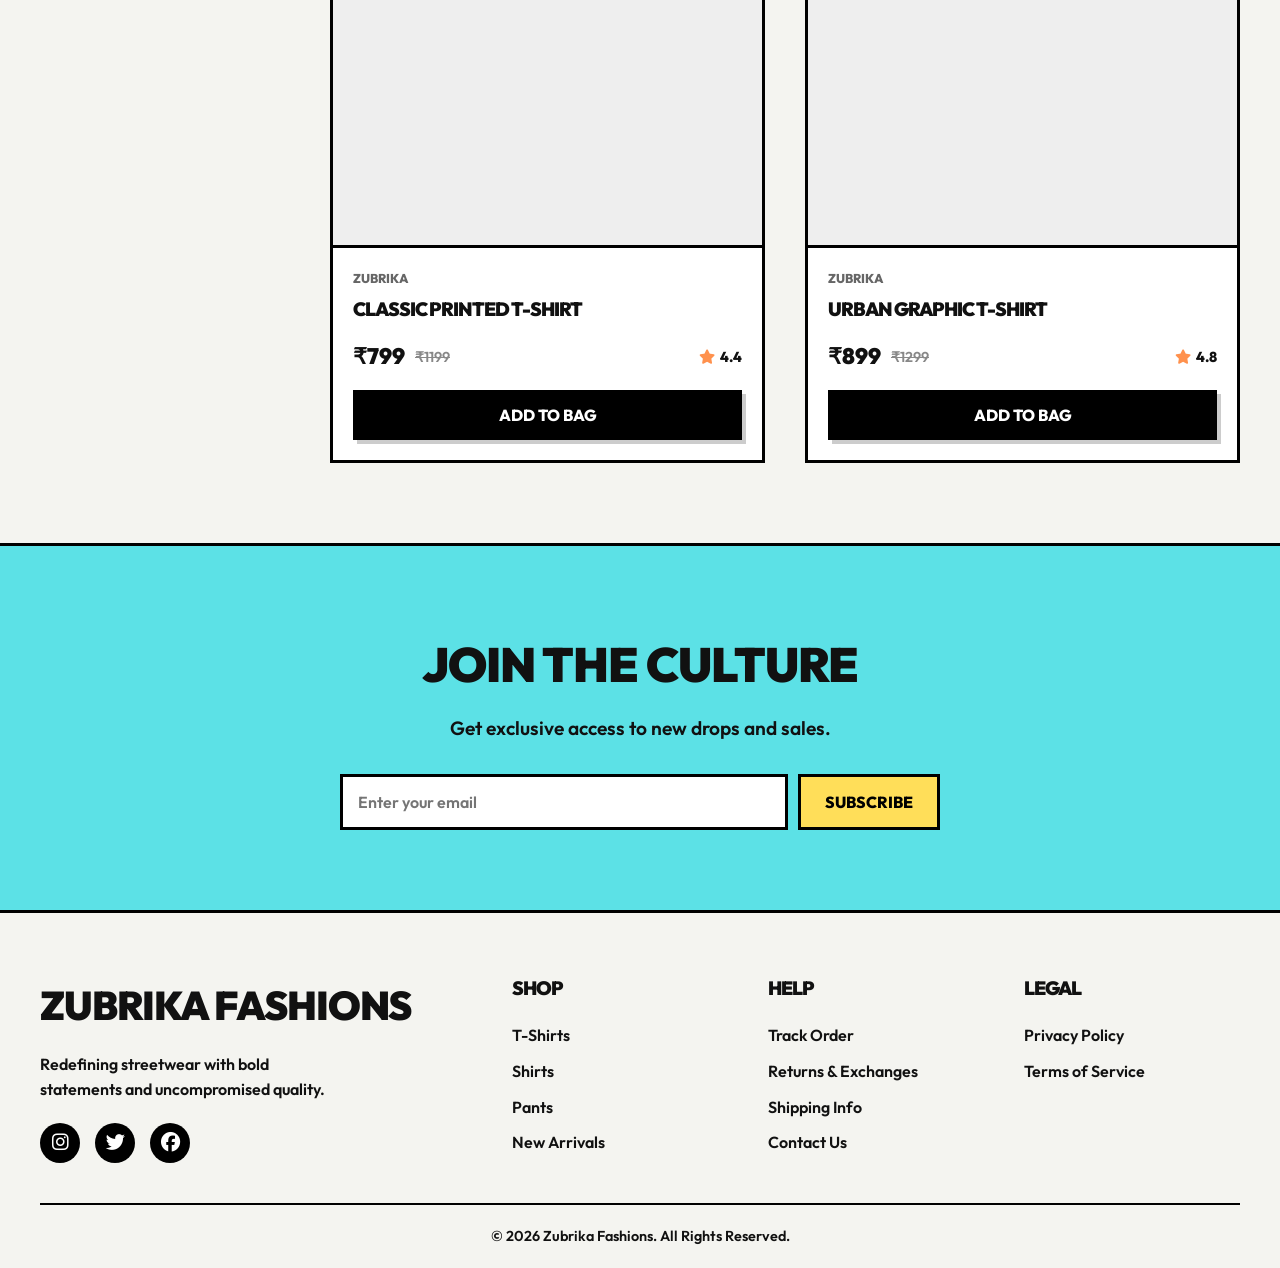
==== commit 3ed2be17: "feat: implement collections, product pages, and shop filtering functionality with supporting assets" ====
--- a/index.html
+++ b/index.html
@@ -15,14 +15,14 @@
     <header class="header">
         <div class="header-container">
             <div class="logo">
-                <h1>ZUBRIKA</h1>
+                <h1><a href="index.html" style="color: inherit; text-decoration: none;">ZUBRIKA FASHIONS</a></h1>
             </div>
             <nav class="nav">
                 <ul class="nav-links">
-                    <li><a href="#new">New Arrivals</a></li>
-                    <li><a href="#tshirts">T-Shirts</a></li>
-                    <li><a href="#shirts">Shirts</a></li>
-                    <li><a href="#pants">Pants</a></li>
+                    <li><a href="collections.html?category=new">New Arrivals</a></li>
+                    <li><a href="t-shirts.html">T-Shirts</a></li>
+                    <li><a href="shirts.html">Shirts</a></li>
+                    <li><a href="pant.html">Pants</a></li>
                 </ul>
             </nav>
             <div class="header-actions">
@@ -32,6 +32,9 @@
                 <button class="icon-btn search-btn" aria-label="Search">
                     <i class="fas fa-search"></i>
                 </button>
+                <a href="orders.html" class="icon-btn" aria-label="Orders" style="display:inline-flex; align-items:center; justify-content:center; text-decoration:none; color:inherit;">
+                    <i class="fas fa-user"></i>
+                </a>
                 <button class="icon-btn cart-btn" id="open-cart-btn" aria-label="Cart">
                     <i class="fas fa-shopping-bag"></i>
                     <span class="cart-badge" id="cart-badge">0</span>
@@ -46,10 +49,10 @@
     <div class="mobile-menu" id="mobile-menu">
         <button class="close-menu-btn" id="close-menu-btn">&times;</button>
         <ul class="mobile-nav-links">
-            <li><a href="#new">New Arrivals</a></li>
-            <li><a href="#tshirts">T-Shirts</a></li>
-            <li><a href="#shirts">Shirts</a></li>
-            <li><a href="#pants">Pants</a></li>
+            <li><a href="collections.html?category=new">New Arrivals</a></li>
+            <li><a href="t-shirts.html">T-Shirts</a></li>
+            <li><a href="shirts.html">Shirts</a></li>
+            <li><a href="pant.html">Pants</a></li>
         </ul>
     </div>
 
@@ -110,19 +113,19 @@
                 </div>
             </div>
             <div class="categories-grid" id="shop">
-                <a href="#tshirts" class="category-card" style="background-color: #ffde59;">
+                <a href="t-shirts.html" class="category-card" style="background-color: #ffde59;">
                     <h3>T-SHIRTS</h3>
                     <i class="fas fa-arrow-right"></i>
                 </a>
-                <a href="#shirts" class="category-card" style="background-color: #ff914d;">
+                <a href="shirts.html" class="category-card" style="background-color: #ff914d;">
                     <h3>SHIRTS</h3>
                     <i class="fas fa-arrow-right"></i>
                 </a>
-                <a href="#pants" class="category-card" style="background-color: #cb6ce6;">
-                    <h3>PANTS</h3>
+                <a href="pant.html" class="category-card" style="background-color: #cb6ce6;">
+                    <h3>Pants</h3>
                     <i class="fas fa-arrow-right"></i>
                 </a>
-                <a href="#accessories" class="category-card" style="background-color: #5ce1e6;">
+                <a href="accessories.html" class="category-card" style="background-color: #5ce1e6;">
                     <h3>ACCESSORIES</h3>
                     <i class="fas fa-arrow-right"></i>
                 </a>
@@ -132,7 +135,7 @@
         <!-- Products Section -->
         <section class="products-section" id="products">
             <div class="section-header">
-                <h2>COLLECTION</h2>
+                <h2>TRENDING</h2>
             </div>
             
             <div class="shop-layout">
@@ -211,7 +214,7 @@
 
         <section class="newsletter">
             <div class="newsletter-content">
-                <h2>JOIN THE CULT</h2>
+                <h2>JOIN THE CULTURE</h2>
                 <p>Get exclusive access to new drops and sales.</p>
                 <form class="newsletter-form" onsubmit="event.preventDefault();">
                     <input type="email" placeholder="Enter your email" required>
@@ -224,7 +227,7 @@
     <footer class="footer">
         <div class="footer-grid">
             <div class="footer-brand">
-                <h3>ZUBRIKA</h3>
+                <h3>ZUBRIKA FASHIONS</h3>
                 <p>Redefining streetwear with bold statements and uncompromised quality.</p>
                 <div class="social-icons">
                     <a href="#"><i class="fab fa-instagram"></i></a>
@@ -235,10 +238,10 @@
             <div class="footer-links">
                 <h4>SHOP</h4>
                 <ul>
-                    <li><a href="#">T-Shirts</a></li>
-                    <li><a href="#">Shirts</a></li>
-                    <li><a href="#">Pants</a></li>
-                    <li><a href="#">New Arrivals</a></li>
+                    <li><a href="t-shirts.html">T-Shirts</a></li>
+                    <li><a href="shirts.html">Shirts</a></li>
+                    <li><a href="pant.html">Pants</a></li>
+                    <li><a href="collections.html?category=new">New Arrivals</a></li>
                 </ul>
             </div>
             <div class="footer-links">
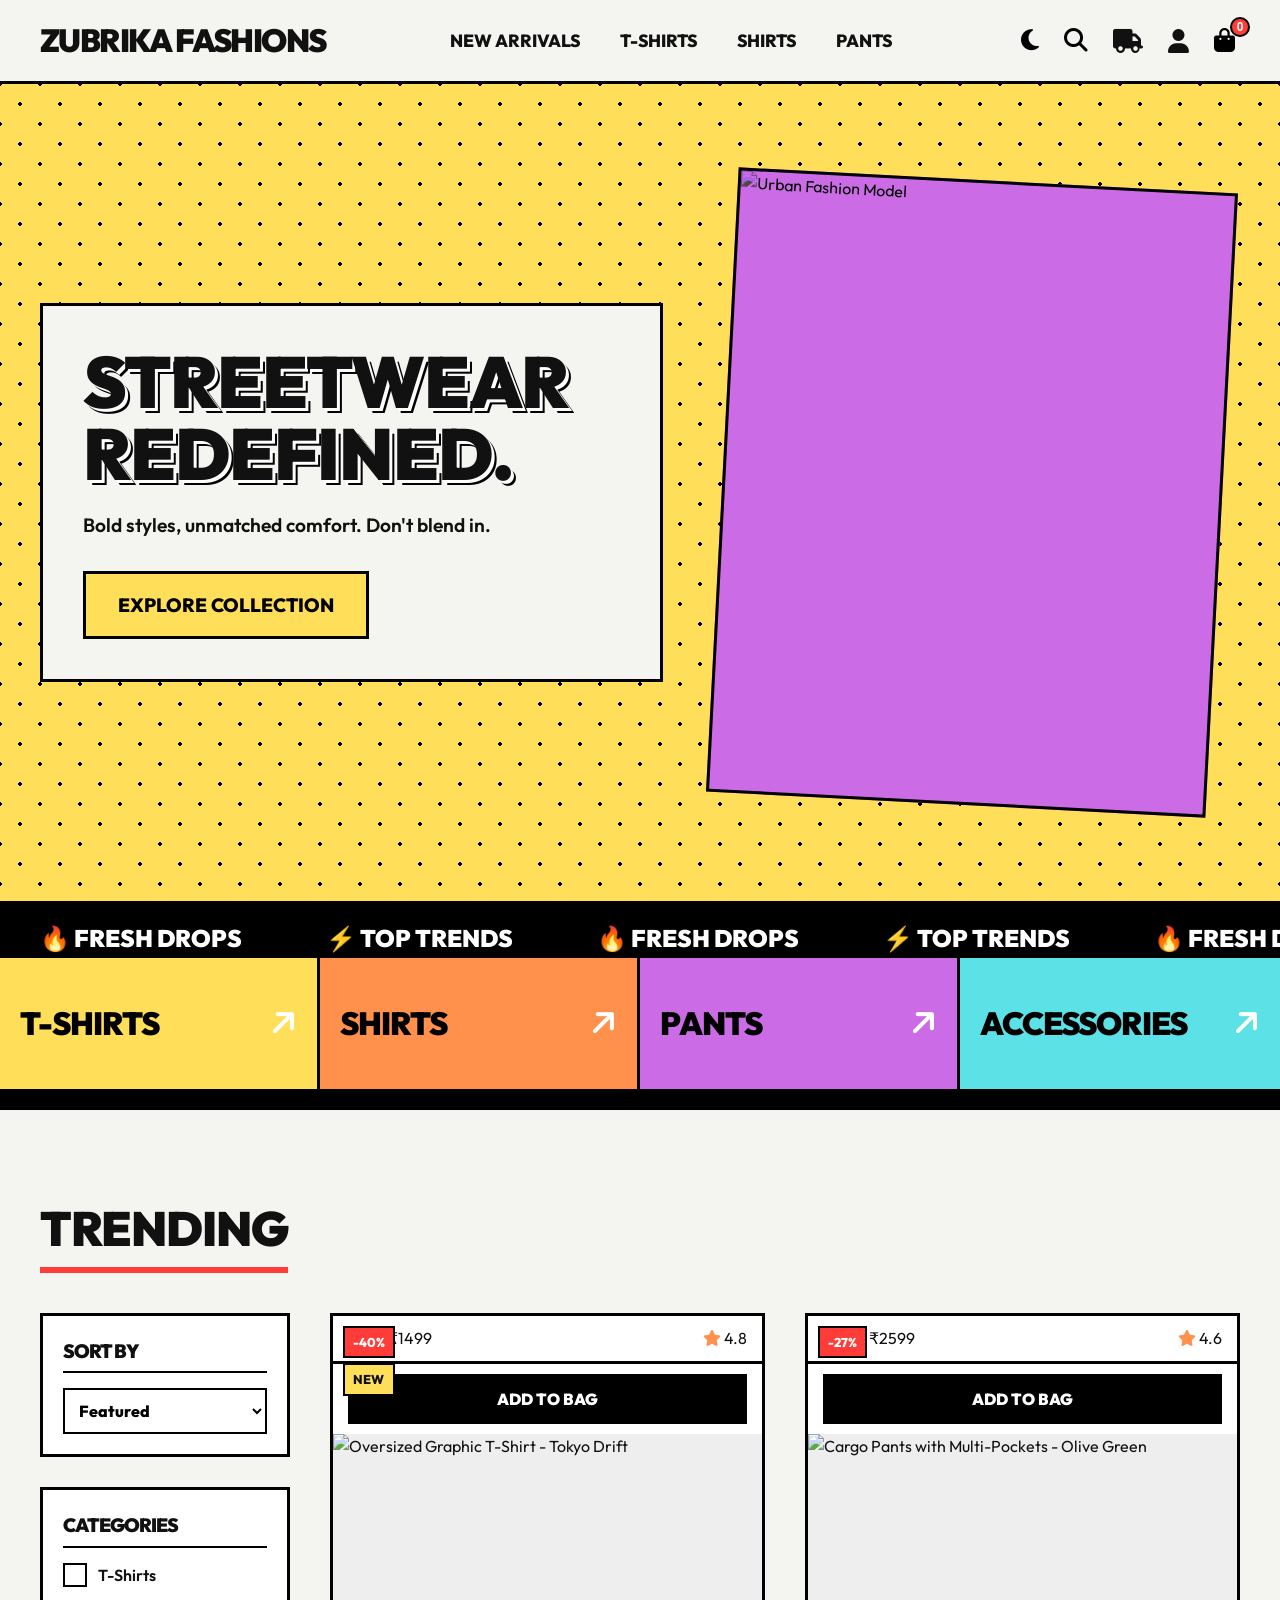
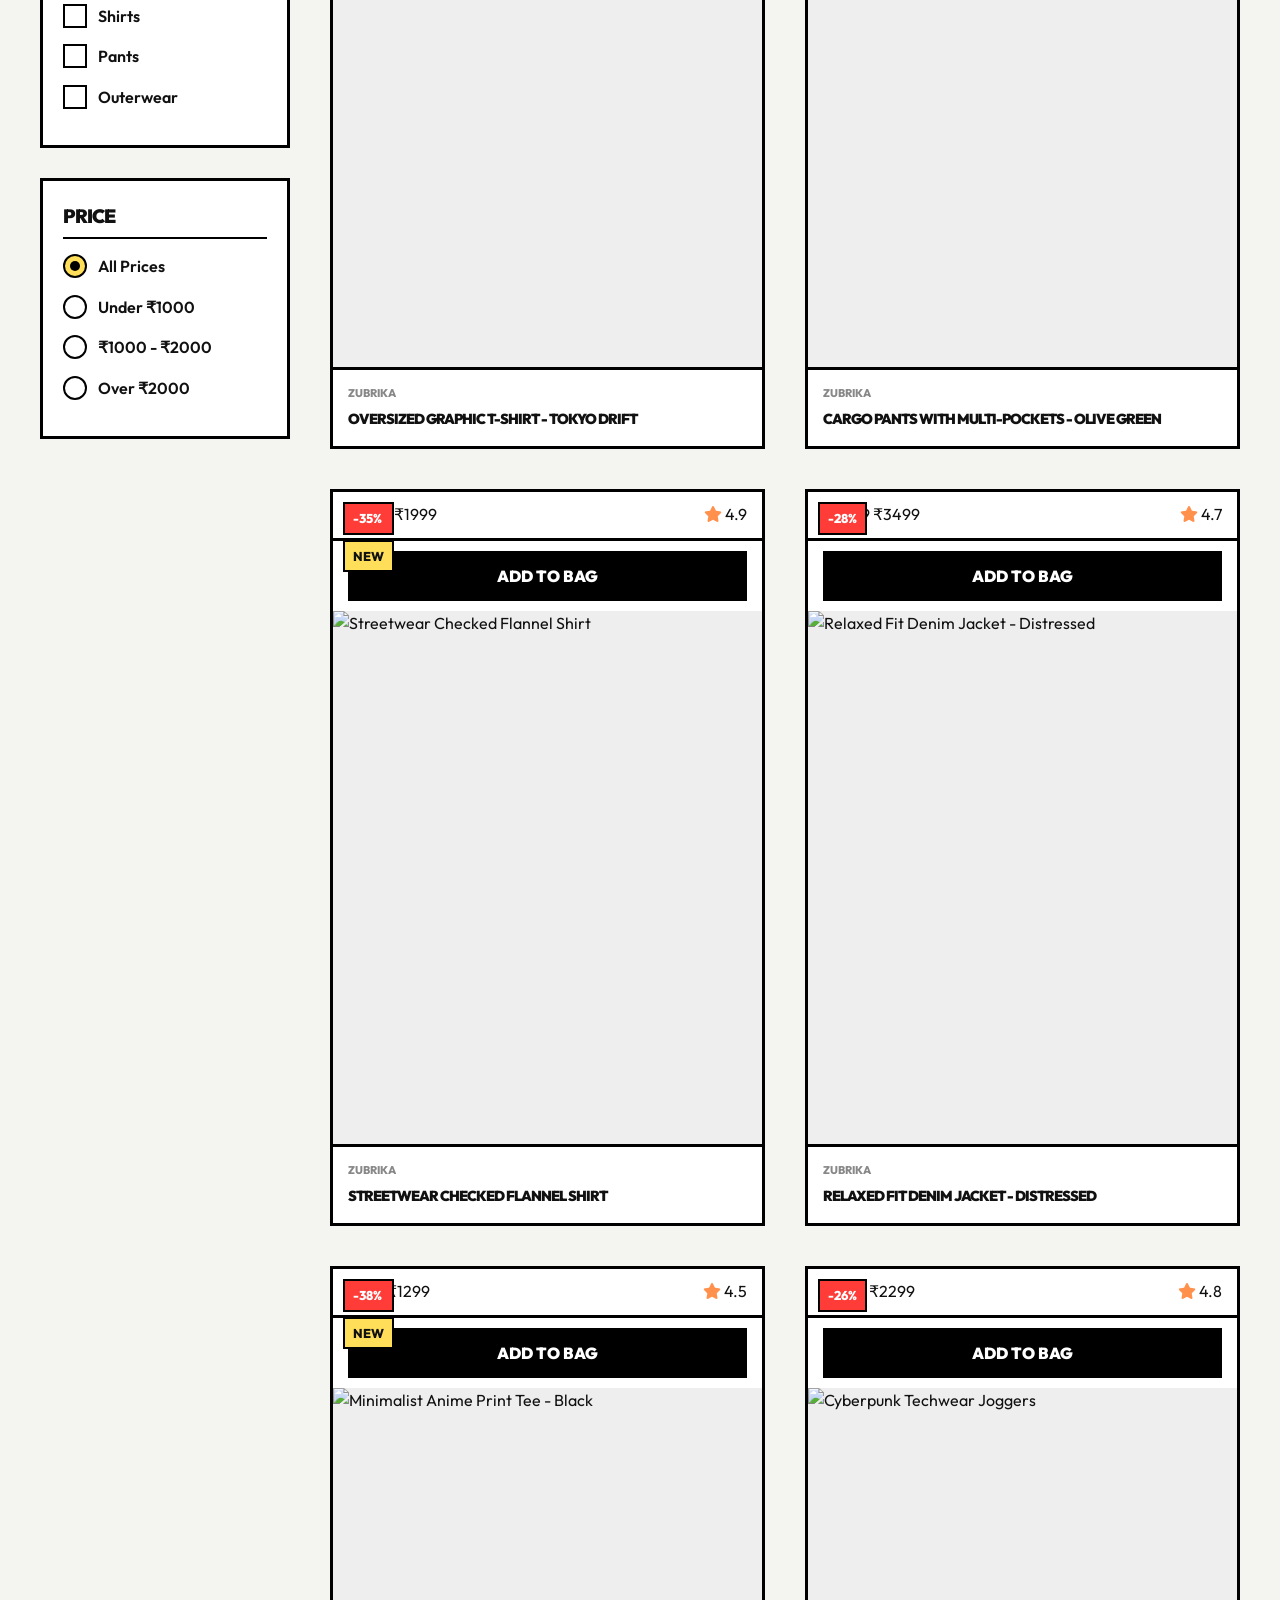
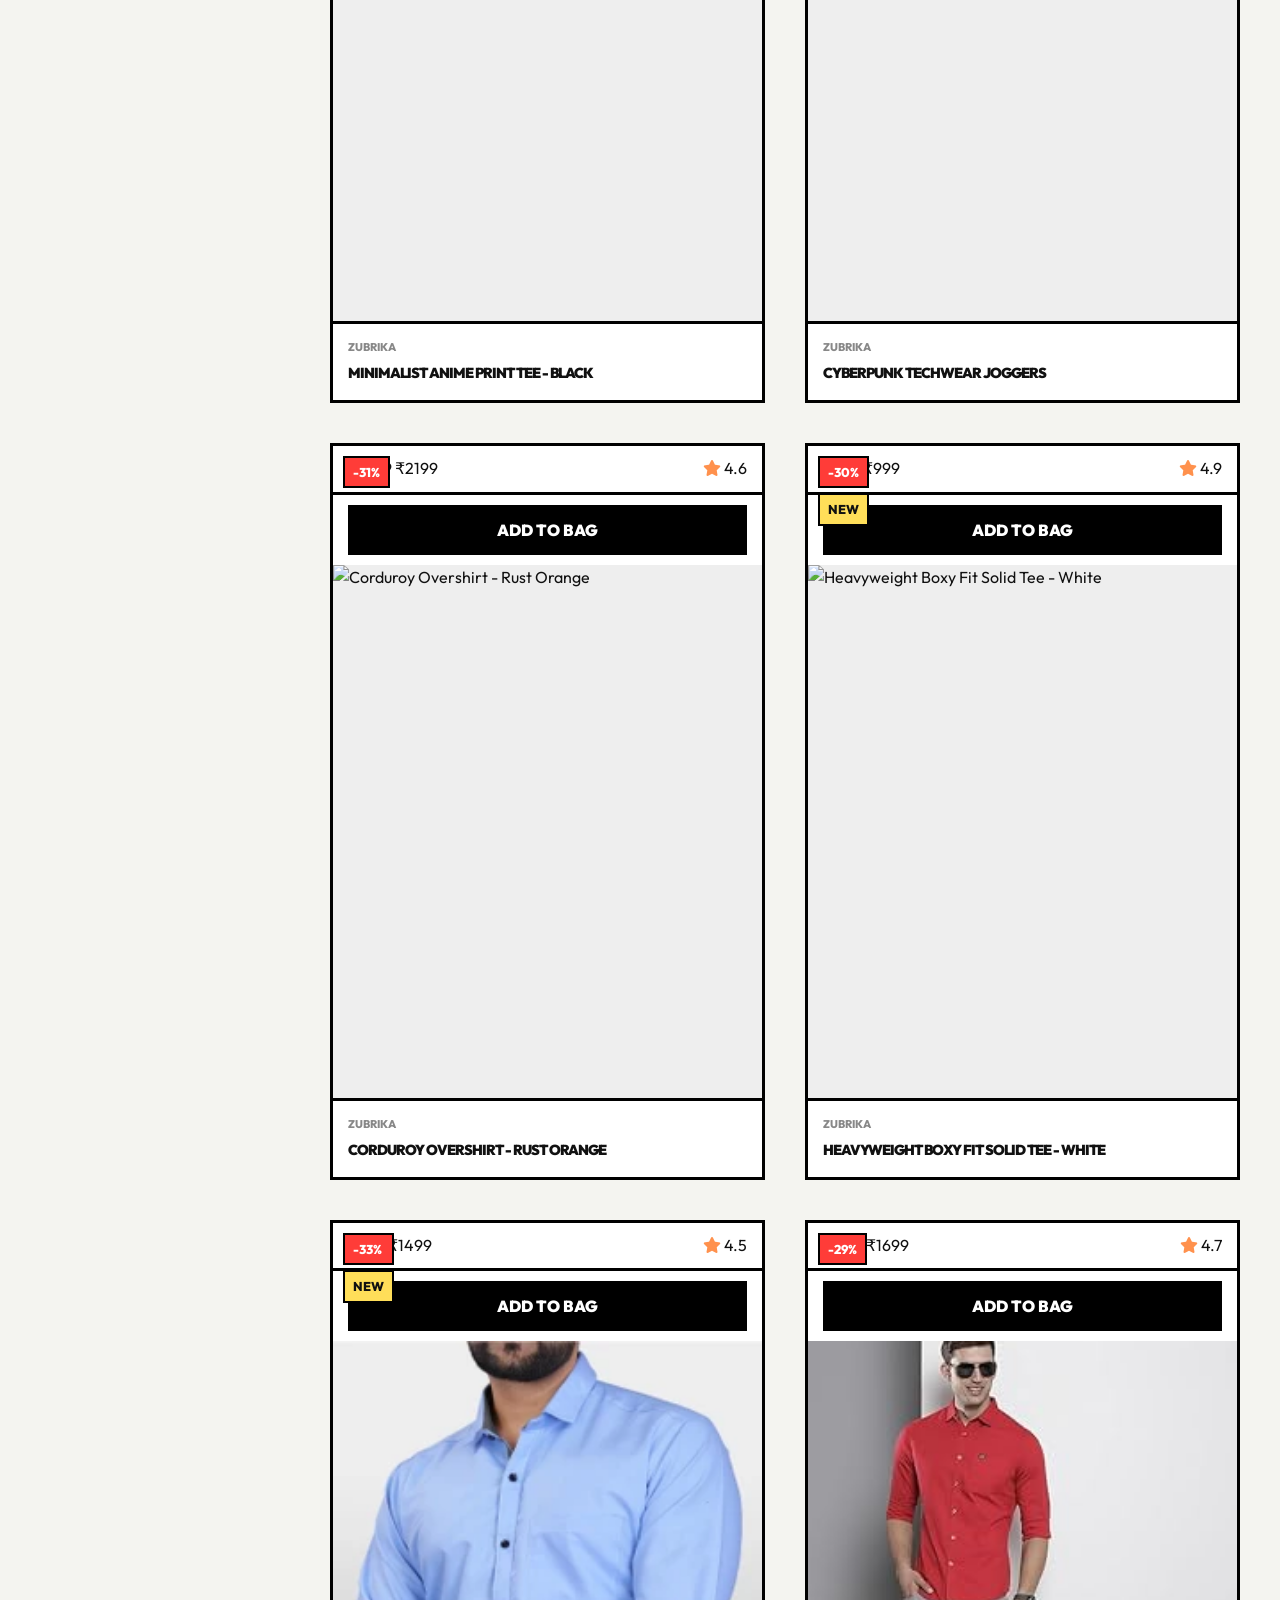
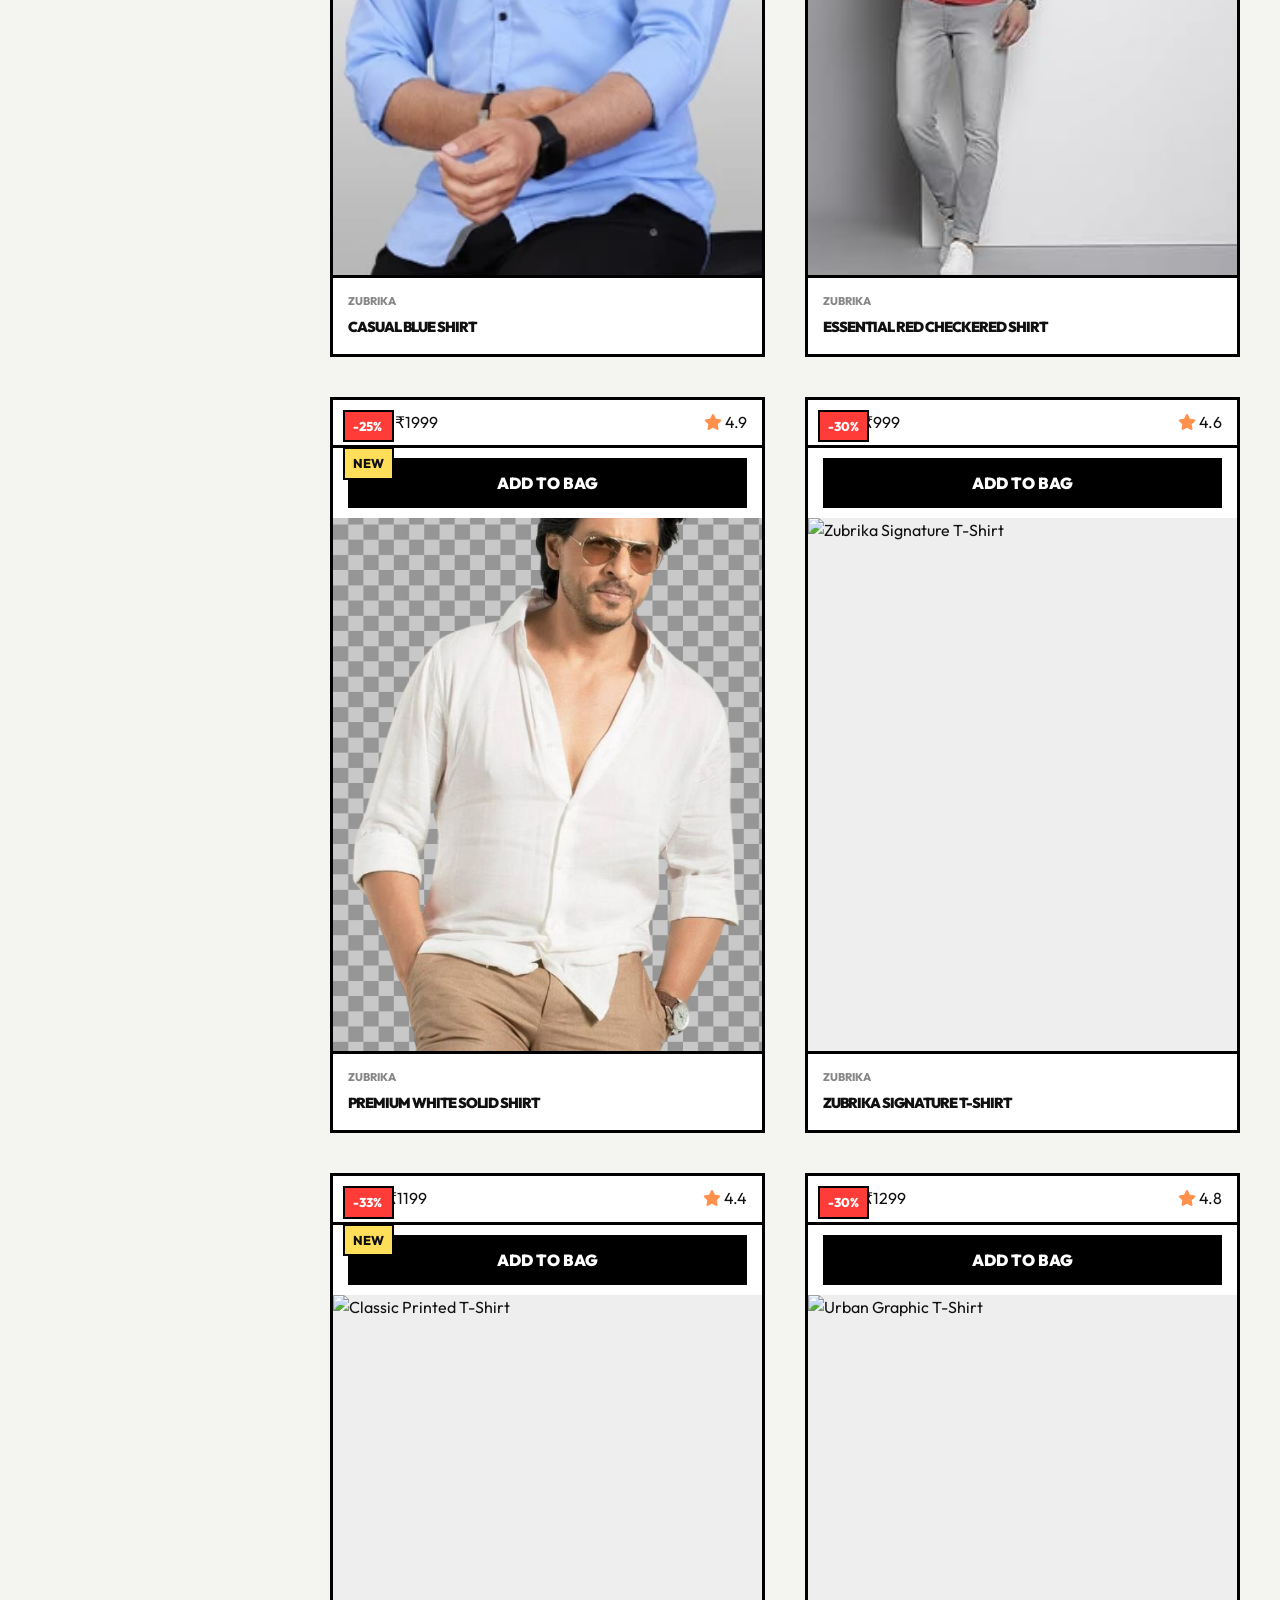
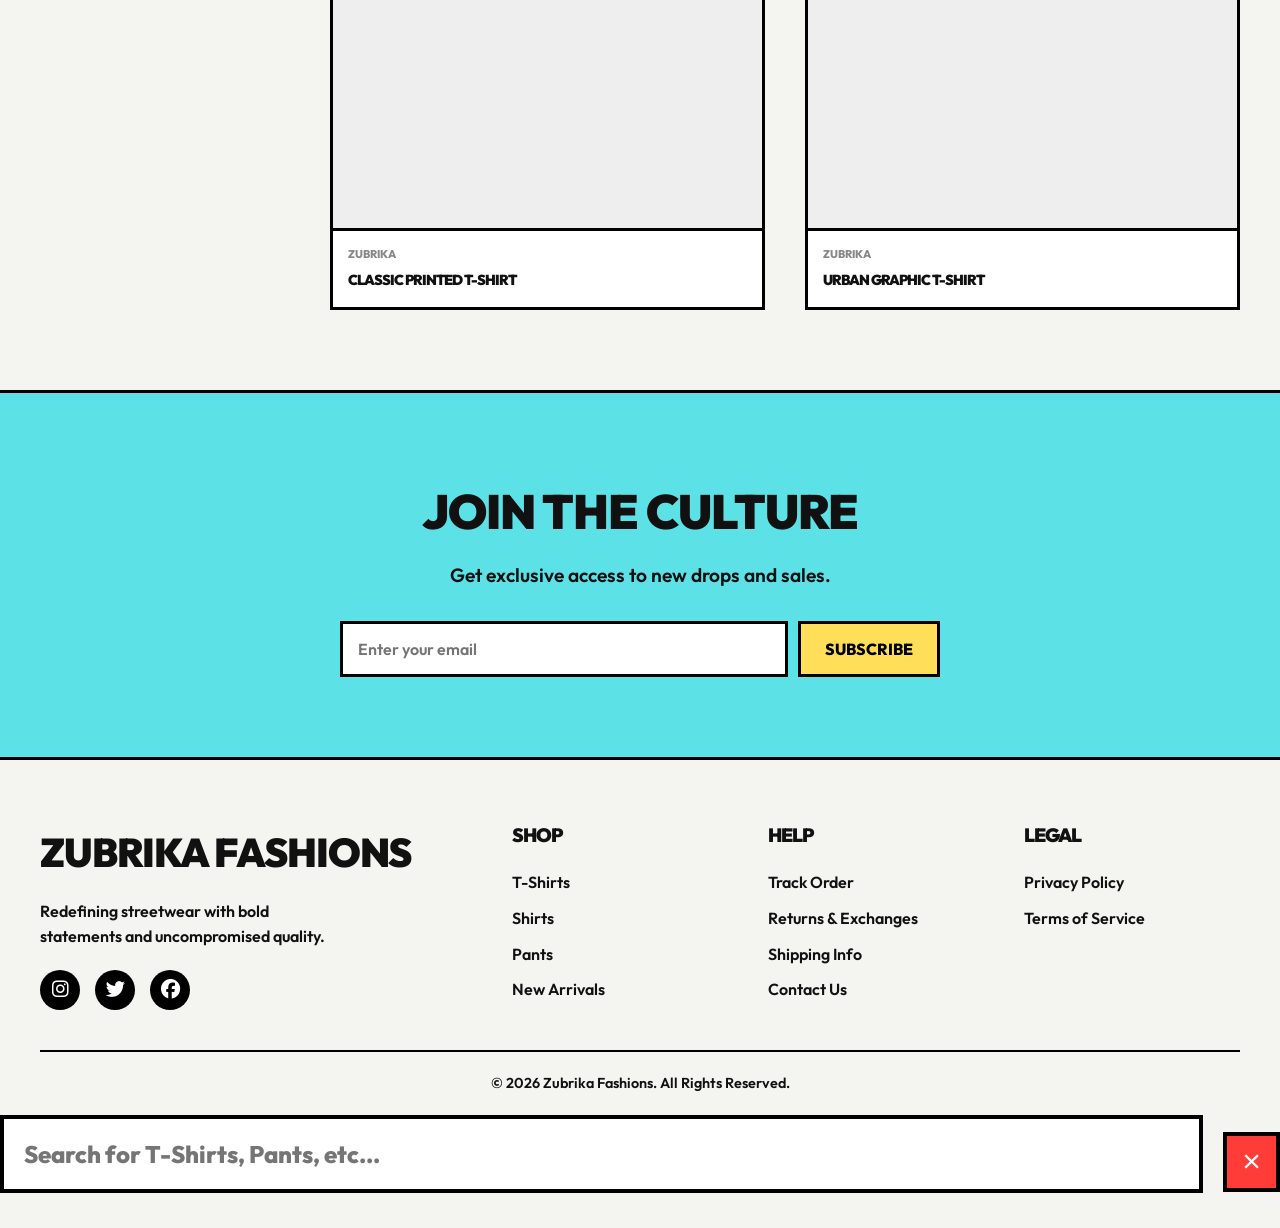
==== commit 8d28e069: "Restore Track Order icon to all pages and finalize tracking system logic" ====
--- a/index.html
+++ b/index.html
@@ -32,6 +32,9 @@
                 <button class="icon-btn search-btn" aria-label="Search">
                     <i class="fas fa-search"></i>
                 </button>
+                <a href="orders.html" class="icon-btn" aria-label="Track Order" style="display:inline-flex; align-items:center; justify-content:center; text-decoration:none; color:inherit;">
+                    <i class="fas fa-truck"></i>
+                </a>
                 <a href="orders.html" class="icon-btn" aria-label="Orders" style="display:inline-flex; align-items:center; justify-content:center; text-decoration:none; color:inherit;">
                     <i class="fas fa-user"></i>
                 </a>
@@ -365,4 +368,5 @@
 
     <script src="app.js"></script>
 </body>
-</html>+</html>
+
--- a/style.css
+++ b/style.css
@@ -655,6 +655,14 @@
     background-color: var(--accent-yellow);
 }
 
+.product-card-top {
+    display: flex;
+    justify-content: space-between;
+    align-items: center;
+    padding: 10px 15px;
+    border-bottom: var(--border-width) solid var(--primary-color);
+}
+
 .product-image {
     width: 100%;
     aspect-ratio: 4/5;
@@ -662,6 +670,7 @@
     border-bottom: var(--border-width) solid var(--primary-color);
     overflow: hidden;
     position: relative;
+    order: 3; /* Image comes after the button */
 }
 
 .product-image img {
@@ -675,57 +684,24 @@
     transform: scale(1.05);
 }
 
-.product-info {
-    padding: 20px;
-    flex-grow: 1;
-    display: flex;
-    flex-direction: column;
+.product-card-bottom {
+    padding: 15px;
+    background: #fff;
+    order: 4;
 }
 
 .product-brand {
-    font-size: 0.8rem;
+    font-size: 0.7rem;
     font-weight: 800;
-    color: #666;
-    margin-bottom: 5px;
+    color: #888;
+    text-transform: uppercase;
 }
 
 .product-title {
-    font-size: 1.2rem;
-    margin-bottom: 15px;
-    flex-grow: 1;
-}
-
-.product-meta {
-    display: flex;
-    justify-content: space-between;
-    align-items: center;
-    margin-bottom: 15px;
-}
-
-.product-price {
-    display: flex;
-    align-items: center;
-    gap: 10px;
-}
-
-.current-price {
-    font-size: 1.4rem;
+    font-size: 0.9rem;
     font-weight: 900;
-}
-
-.original-price {
-    text-decoration: line-through;
-    color: #888;
-    font-size: 0.9rem;
-    font-weight: 600;
-}
-
-.product-rating {
-    display: flex;
-    align-items: center;
-    gap: 5px;
-    font-weight: 800;
-    font-size: 0.9rem;
+    text-transform: uppercase;
+    margin-top: 5px;
 }
 
 .fa-star {
@@ -733,11 +709,15 @@
 }
 
 .add-to-cart-btn {
-    width: 100%;
+    width: calc(100% - 30px);
+    margin: 10px 15px;
     background-color: var(--primary-color);
     color: var(--secondary-color);
-    border-color: var(--primary-color);
-    box-shadow: 4px 4px 0px 0px rgba(0,0,0,0.2);
+    border: none;
+    font-weight: 900;
+    padding: 15px;
+    font-size: 1rem;
+    order: 2; /* After top bar */
 }
 
 .add-to-cart-btn:hover {
@@ -1478,3 +1458,118 @@
         max-width: 100%;
     }
 }
+
+
+.tracking-timeline {
+    display: flex;
+    flex-direction: column;
+    gap: 30px;
+    position: relative;
+    padding-left: 40px;
+}
+
+.tracking-timeline::before {
+    content: '';
+    position: absolute;
+    left: 14px;
+    top: 5px;
+    bottom: 5px;
+    width: 4px;
+    background: var(--primary-color);
+    opacity: 0.2;
+}
+
+.timeline-step {
+    position: relative;
+    display: flex;
+    flex-direction: column;
+    gap: 5px;
+}
+
+.timeline-dot {
+    position: absolute;
+    left: -33px;
+    top: 5px;
+    width: 14px;
+    height: 14px;
+    background: var(--bg-color);
+    border: 3px solid var(--primary-color);
+    border-radius: 0; /* Brutalism */
+    z-index: 1;
+    transition: all 0.3s;
+}
+
+.timeline-step.completed .timeline-dot {
+    background: var(--accent-yellow);
+    transform: rotate(45deg); /* Brutalist diamond */
+}
+
+.timeline-step.active .timeline-dot {
+    background: var(--accent-red);
+    box-shadow: 0 0 0 4px var(--bg-color), 0 0 0 7px var(--accent-red);
+}
+
+.timeline-label {
+    font-weight: 900;
+    font-size: 1.1rem;
+    text-transform: uppercase;
+}
+
+.timeline-time {
+    font-size: 0.8rem;
+    font-weight: 600;
+    opacity: 0.6;
+}
+
+.timeline-step.completed .timeline-label {
+    text-decoration: line-through;
+    opacity: 0.5;
+}
+
+.tracking-modal {
+    border: 4px solid var(--primary-color) !important;
+    box-shadow: 12px 12px 0px 0px var(--shadow-color) !important;
+}
+
+/* WhatsApp Floating Button */
+.whatsapp-float {
+    position: fixed;
+    bottom: 20px;
+    right: 20px;
+    background-color: #fff;
+    color: #25d366;
+    border-radius: 50px;
+    padding: 8px 15px;
+    display: flex;
+    align-items: center;
+    box-shadow: 0 4px 15px rgba(0,0,0,0.1);
+    z-index: 999;
+    text-decoration: none;
+    transition: transform 0.3s ease;
+}
+
+.whatsapp-float:hover {
+    transform: scale(1.05);
+}
+
+.whatsapp-content {
+    display: flex;
+    align-items: center;
+    gap: 8px;
+    font-weight: 800;
+    font-size: 0.9rem;
+    color: #333;
+}
+
+.whatsapp-content i {
+    font-size: 1.5rem;
+    color: #25d366;
+}
+
+
+@media (max-width: 768px) {
+    .desktop-only-actions {
+        display: none !important;
+    }
+}
+
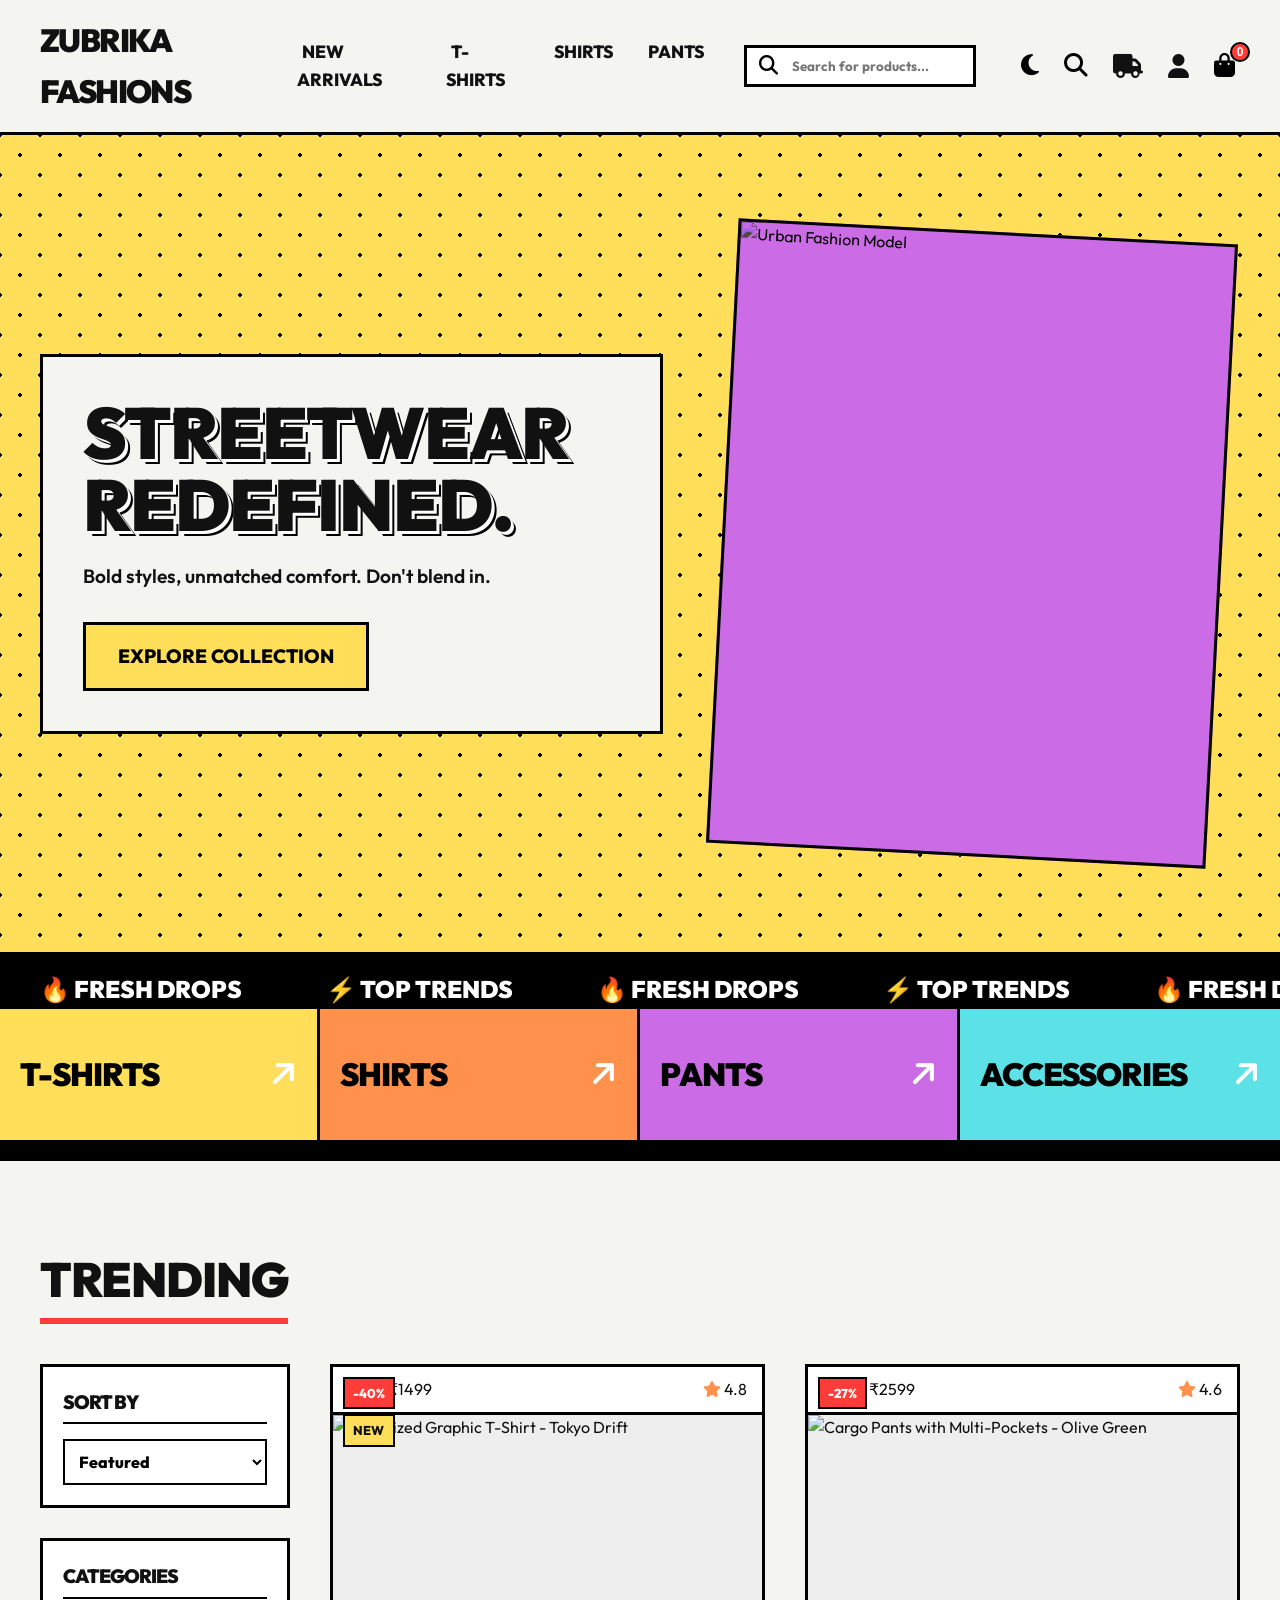
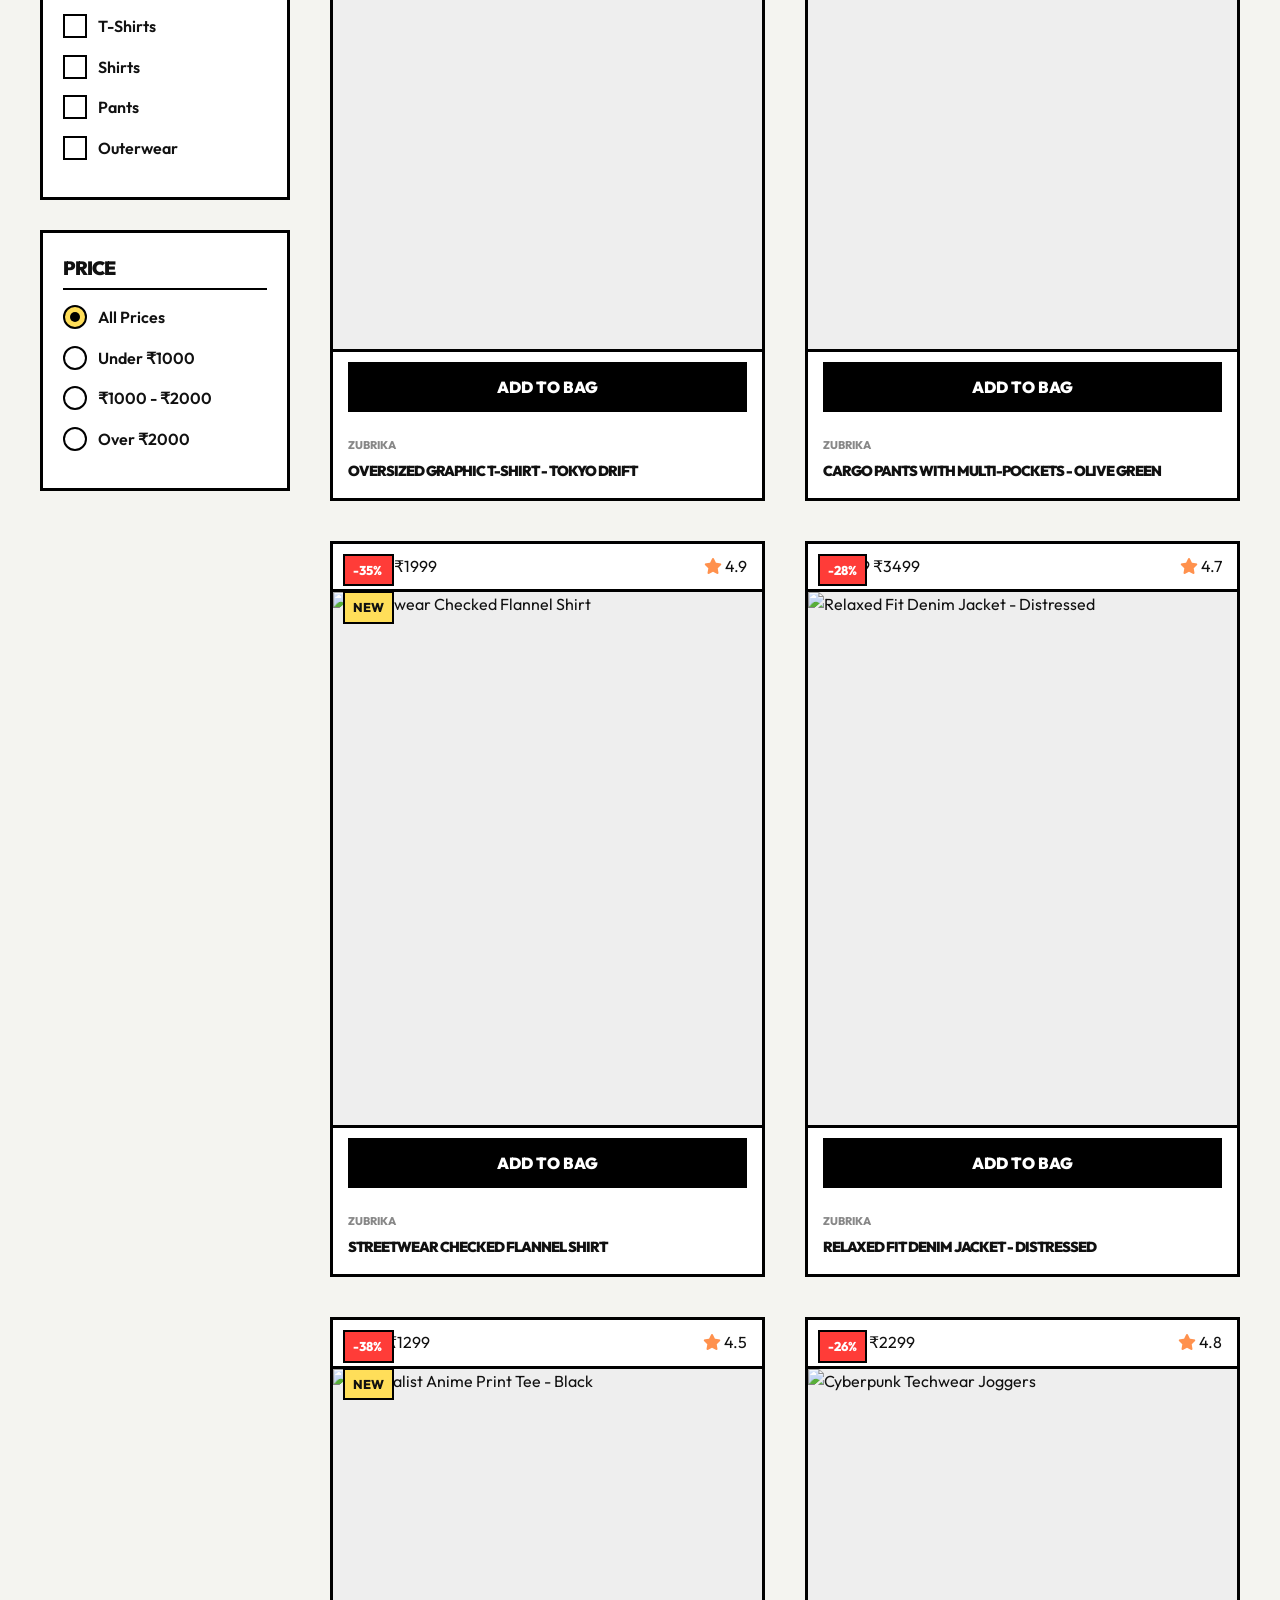
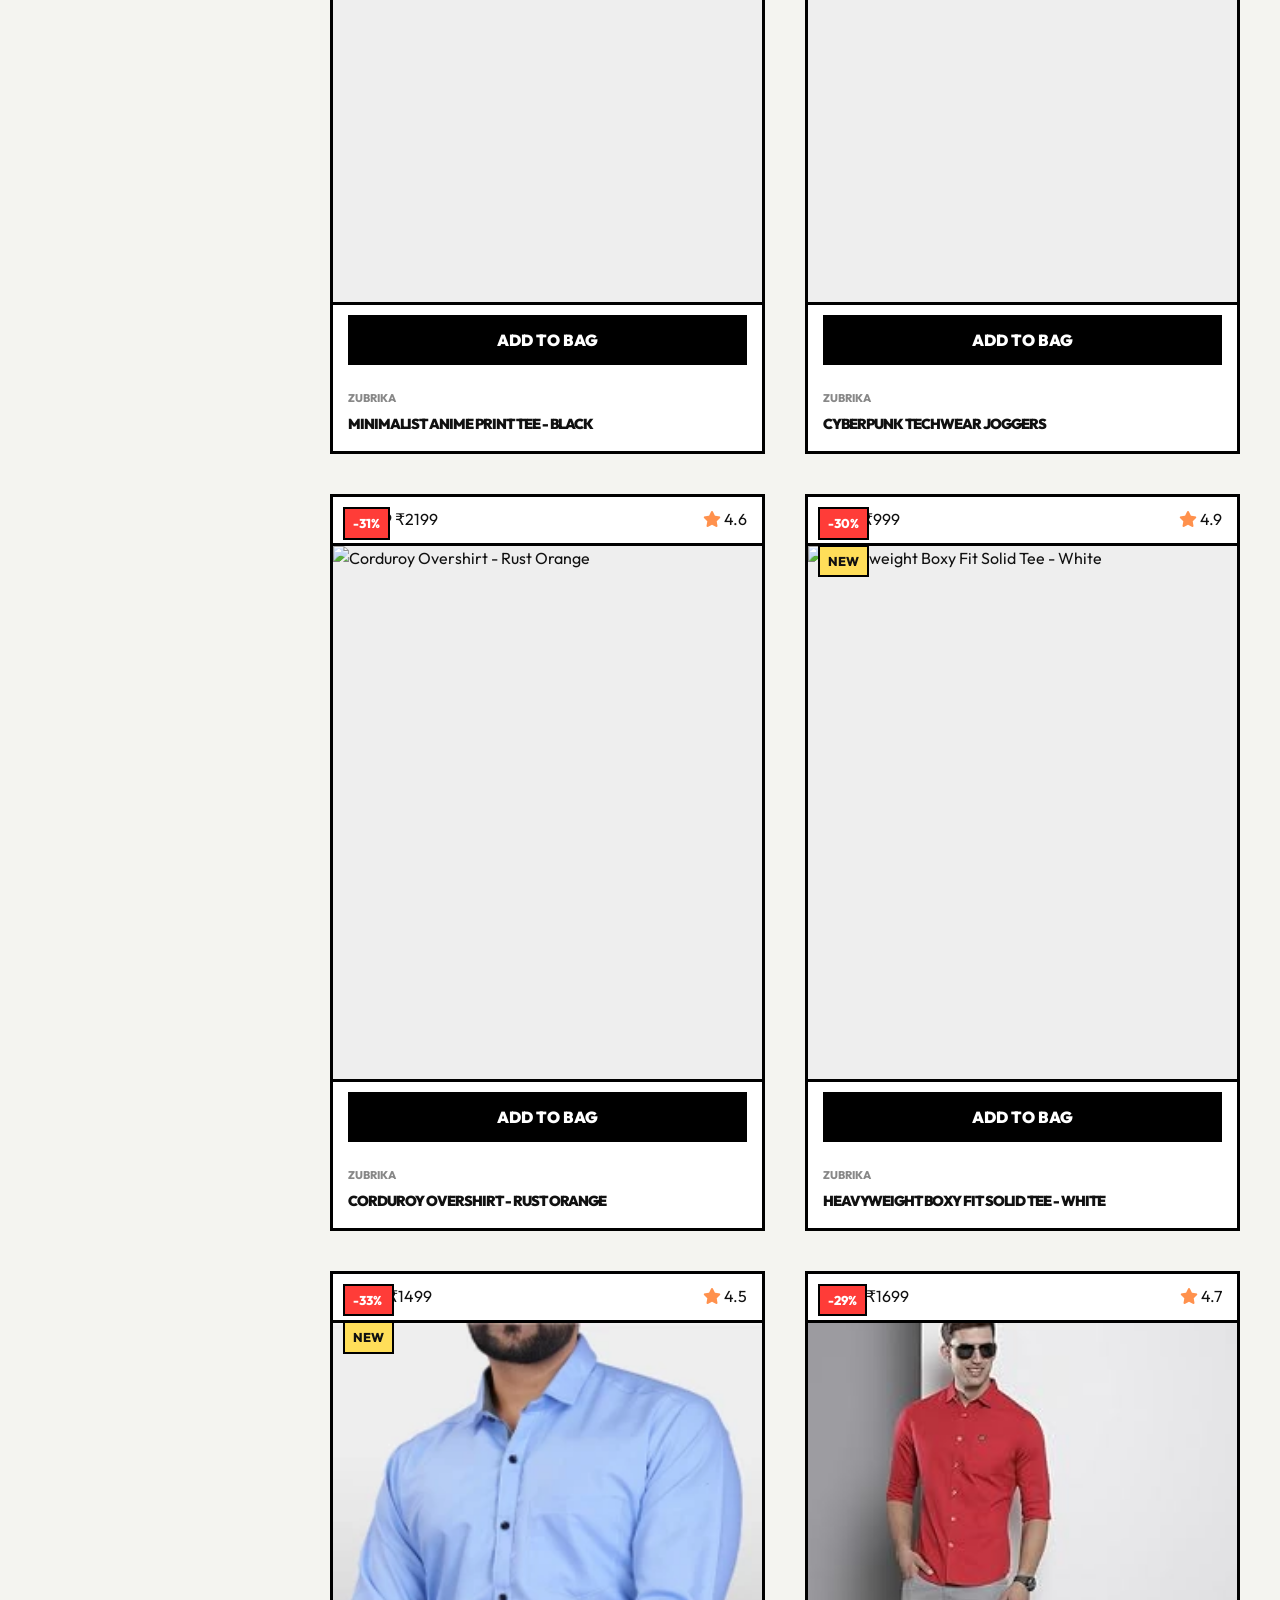
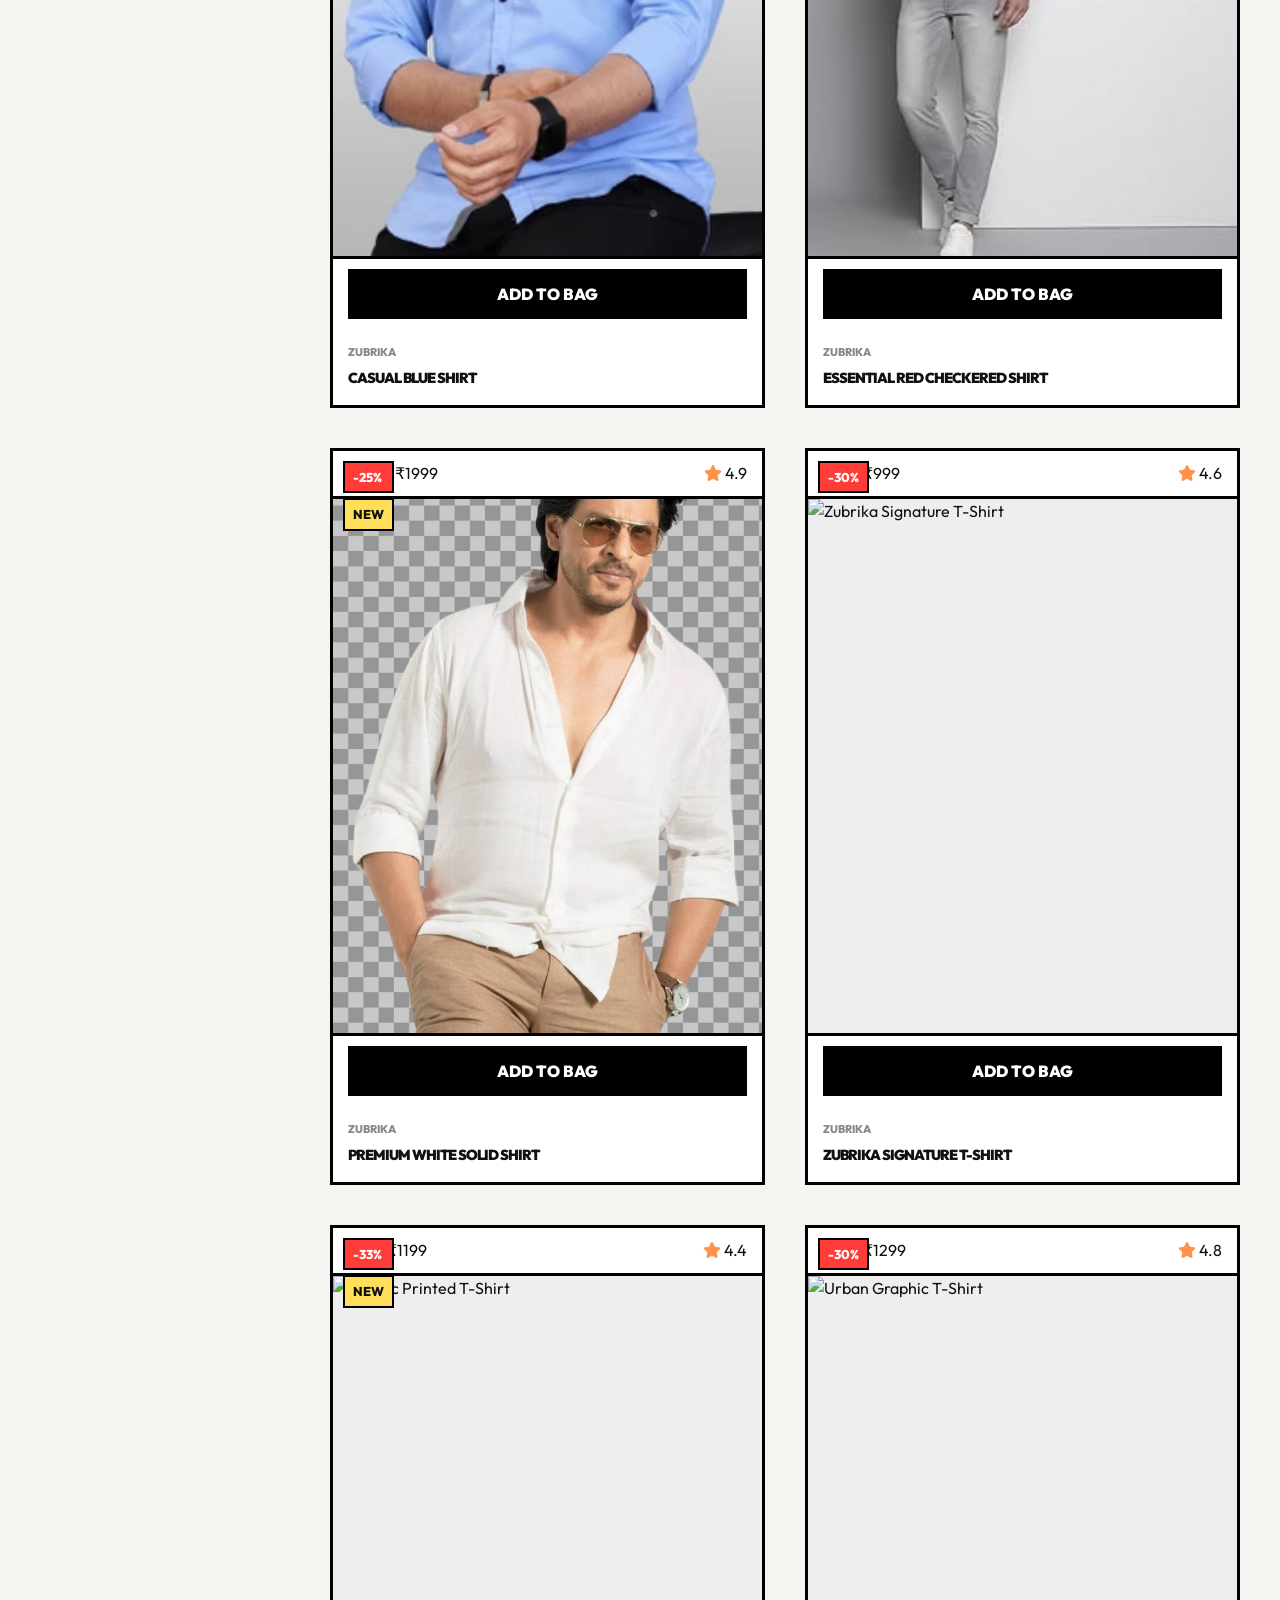
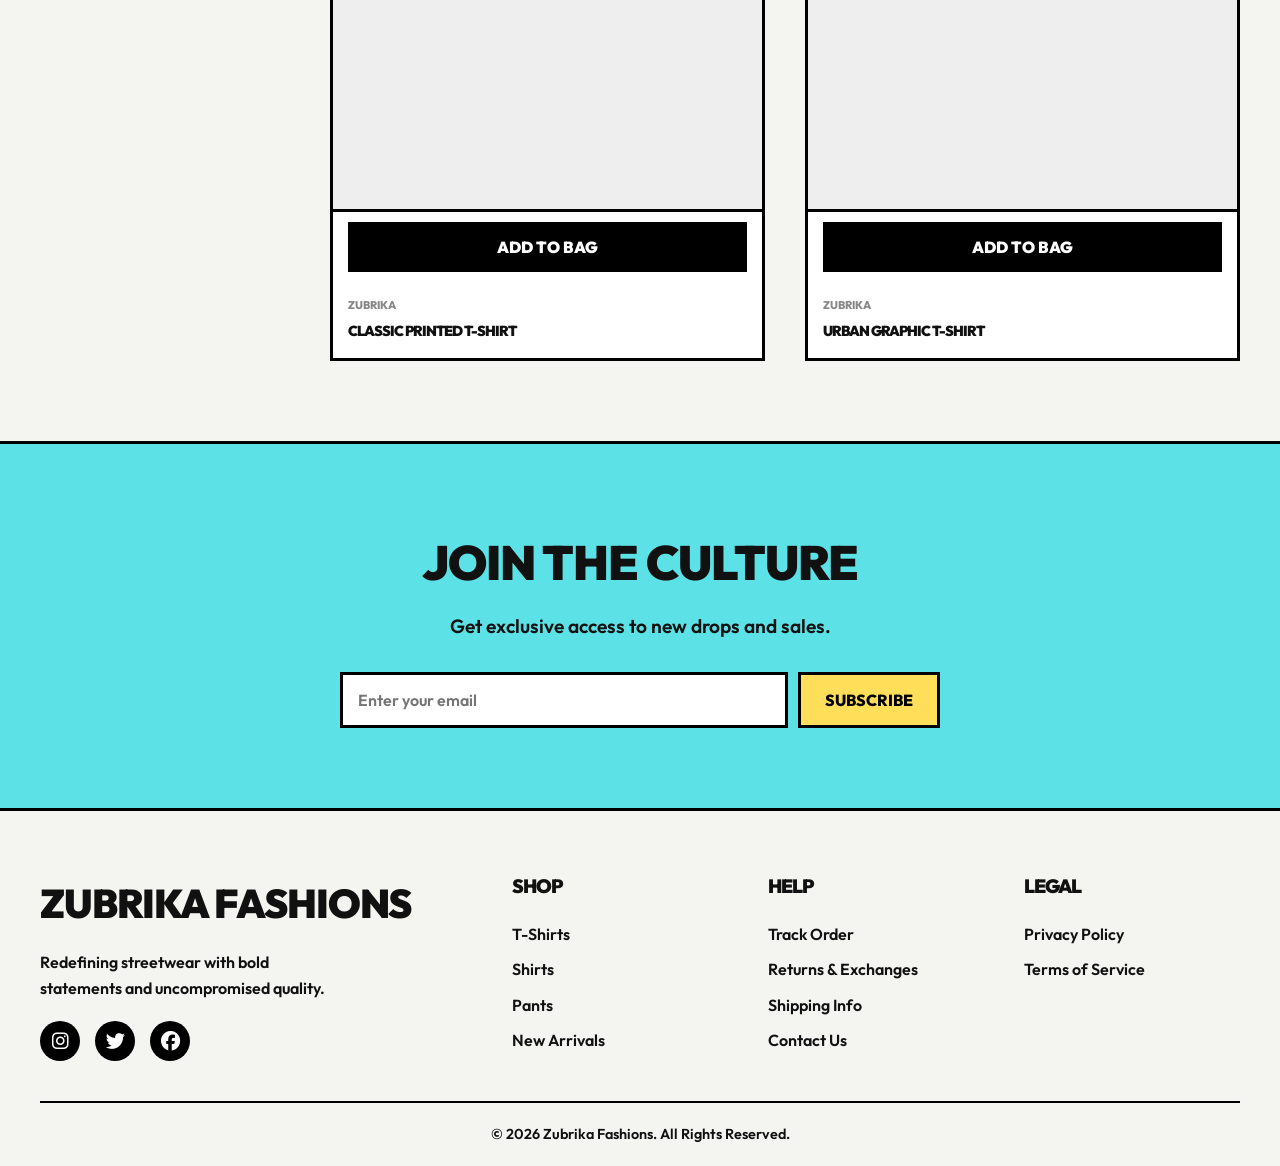
==== commit e2665241: "feat: add header search functionality and update search UI design with product cards" ====
--- a/index.html
+++ b/index.html
@@ -25,6 +25,10 @@
                     <li><a href="pant.html">Pants</a></li>
                 </ul>
             </nav>
+            <div class="header-search-container">
+                <i class="fas fa-search header-search-icon"></i>
+                <input type="text" class="header-search-input" placeholder="Search for products..." id="desktop-search-input">
+            </div>
             <div class="header-actions">
                 <button class="icon-btn theme-btn" id="theme-toggle-btn" aria-label="Toggle Theme">
                     <i class="fas fa-moon"></i>
@@ -109,7 +113,7 @@
                     <span>⚡ TOP TRENDS</span>
                     <span>🔥 FRESH DROPS</span>
                     <span>⚡ TOP TRENDS</span>
-                     <span>🔥 FRESH DROPS</span>
+                    <span>🔥 FRESH DROPS</span>
                     <span>⚡ TOP TRENDS</span>
                     <span>🔥 FRESH DROPS</span>
                     <span>⚡ TOP TRENDS</span>
@@ -369,4 +373,3 @@
     <script src="app.js"></script>
 </body>
 </html>
-
--- a/style.css
+++ b/style.css
@@ -199,6 +199,47 @@
     transform: scale(1.1);
 }
 
+.header-search-container {
+    flex-grow: 1;
+    max-width: 400px;
+    margin: 0 40px;
+    position: relative;
+    display: flex;
+}
+
+.header-search-input {
+    width: 100%;
+    padding: 10px 15px 10px 45px;
+    font-family: var(--font-body);
+    font-weight: 700;
+    border: 3px solid var(--primary-color);
+    background: var(--secondary-color);
+    outline: none;
+    box-shadow: 4px 4px 0px 0px var(--shadow-color);
+    transition: all 0.2s;
+}
+
+.header-search-input:focus {
+    box-shadow: 6px 6px 0px 0px var(--shadow-color);
+    transform: translate(-2px, -2px);
+}
+
+.header-search-icon {
+    position: absolute;
+    left: 15px;
+    top: 50%;
+    transform: translateY(-50%);
+    font-size: 1.2rem;
+    color: var(--primary-color);
+    pointer-events: none;
+}
+
+@media (max-width: 1024px) {
+    .header-search-container {
+        display: none;
+    }
+}
+
 .cart-badge {
     position: absolute;
     top: -5px;
@@ -670,7 +711,6 @@
     border-bottom: var(--border-width) solid var(--primary-color);
     overflow: hidden;
     position: relative;
-    order: 3; /* Image comes after the button */
 }
 
 .product-image img {
@@ -687,7 +727,6 @@
 .product-card-bottom {
     padding: 15px;
     background: #fff;
-    order: 4;
 }
 
 .product-brand {
@@ -717,7 +756,6 @@
     font-weight: 900;
     padding: 15px;
     font-size: 1rem;
-    order: 2; /* After top bar */
 }
 
 .add-to-cart-btn:hover {
@@ -1573,3 +1611,205 @@
     }
 }
 
+
+
+/* Immersive Search Modal */
+.search-modal {
+    position: fixed;
+    top: 0;
+    left: 0;
+    width: 100%;
+    height: 100%;
+    z-index: 3000;
+    display: none;
+    background: var(--bg-color);
+}
+
+.search-modal.active {
+    display: flex;
+}
+
+.search-container-full {
+    width: 100%;
+    height: 100%;
+    display: flex;
+    flex-direction: column;
+    padding: 60px 5%;
+    position: relative;
+    z-index: 2;
+}
+
+.search-header-full {
+    display: flex;
+    justify-content: space-between;
+    align-items: center;
+    border-bottom: 6px solid var(--primary-color);
+    padding-bottom: 30px;
+    margin-bottom: 50px;
+}
+
+.search-input-wrapper {
+    display: flex;
+    align-items: center;
+    gap: 30px;
+    flex-grow: 1;
+}
+
+.search-icon-inside {
+    font-size: 3rem;
+    color: var(--primary-color);
+}
+
+.full-search-input {
+    width: 100%;
+    border: none;
+    background: none;
+    font-size: 4rem;
+    font-family: var(--font-heading);
+    font-weight: 900;
+    text-transform: uppercase;
+    outline: none;
+    color: var(--primary-color);
+    letter-spacing: -2px;
+}
+
+.full-search-input::placeholder {
+    color: #ccc;
+}
+
+.close-search-btn-full {
+    background: var(--accent-yellow);
+    border: 4px solid var(--primary-color);
+    color: var(--primary-color);
+    width: 70px;
+    height: 70px;
+    display: flex;
+    align-items: center;
+    justify-content: center;
+    font-size: 3.5rem;
+    cursor: pointer;
+    box-shadow: 8px 8px 0px 0px var(--shadow-color);
+    transition: all 0.2s;
+}
+
+.close-search-btn-full:hover {
+    transform: translate(-4px, -4px);
+    box-shadow: 12px 12px 0px 0px var(--shadow-color);
+    background: var(--accent-red);
+    color: white;
+}
+
+.search-results-full {
+    display: grid;
+    grid-template-columns: repeat(auto-fill, minmax(250px, 1fr));
+    gap: 40px;
+    overflow-y: auto;
+    padding-bottom: 60px;
+}
+
+.search-results-full::-webkit-scrollbar {
+    width: 10px;
+}
+
+.search-results-full::-webkit-scrollbar-track {
+    background: var(--bg-color);
+}
+
+.search-results-full::-webkit-scrollbar-thumb {
+    background: var(--primary-color);
+    border: 2px solid var(--bg-color);
+}
+
+@media (max-width: 768px) {
+    .search-container-full {
+        padding: 40px 20px;
+    }
+    
+    .full-search-input {
+        font-size: 2rem;
+        letter-spacing: -1px;
+    }
+    
+    .search-header-full {
+        padding-bottom: 15px;
+        margin-bottom: 30px;
+        gap: 15px;
+    }
+    
+    .search-icon-inside {
+        font-size: 1.5rem;
+    }
+    
+    .close-search-btn-full {
+        width: 50px;
+        height: 50px;
+        font-size: 2rem;
+    }
+    
+    .search-results-full {
+        grid-template-columns: 1fr;
+        gap: 20px;
+    }
+}
+
+/* Restoring Timeline Styles that might have been hit */
+.tracking-timeline {
+    display: flex;
+    flex-direction: column;
+    gap: 30px;
+    position: relative;
+    padding-left: 40px;
+}
+
+.tracking-timeline::before {
+    content: '';
+    position: absolute;
+    left: 14px;
+    top: 5px;
+    bottom: 5px;
+    width: 4px;
+    background: var(--primary-color);
+    opacity: 0.2;
+}
+
+.timeline-step {
+    position: relative;
+    display: flex;
+    flex-direction: column;
+    gap: 5px;
+}
+
+.timeline-dot {
+    position: absolute;
+    left: -33px;
+    top: 5px;
+    width: 14px;
+    height: 14px;
+    background: var(--bg-color);
+    border: 3px solid var(--primary-color);
+    border-radius: 0;
+    z-index: 1;
+    transition: all 0.3s;
+}
+
+.timeline-step.completed .timeline-dot {
+    background: var(--accent-yellow);
+    transform: rotate(45deg);
+}
+
+.timeline-step.active .timeline-dot {
+    background: var(--accent-red);
+    box-shadow: 0 0 0 4px var(--bg-color), 0 0 0 7px var(--accent-red);
+}
+
+.timeline-label {
+    font-weight: 900;
+    font-size: 1.1rem;
+    text-transform: uppercase;
+}
+
+.timeline-time {
+    font-size: 0.8rem;
+    font-weight: 600;
+    opacity: 0.6;
+}
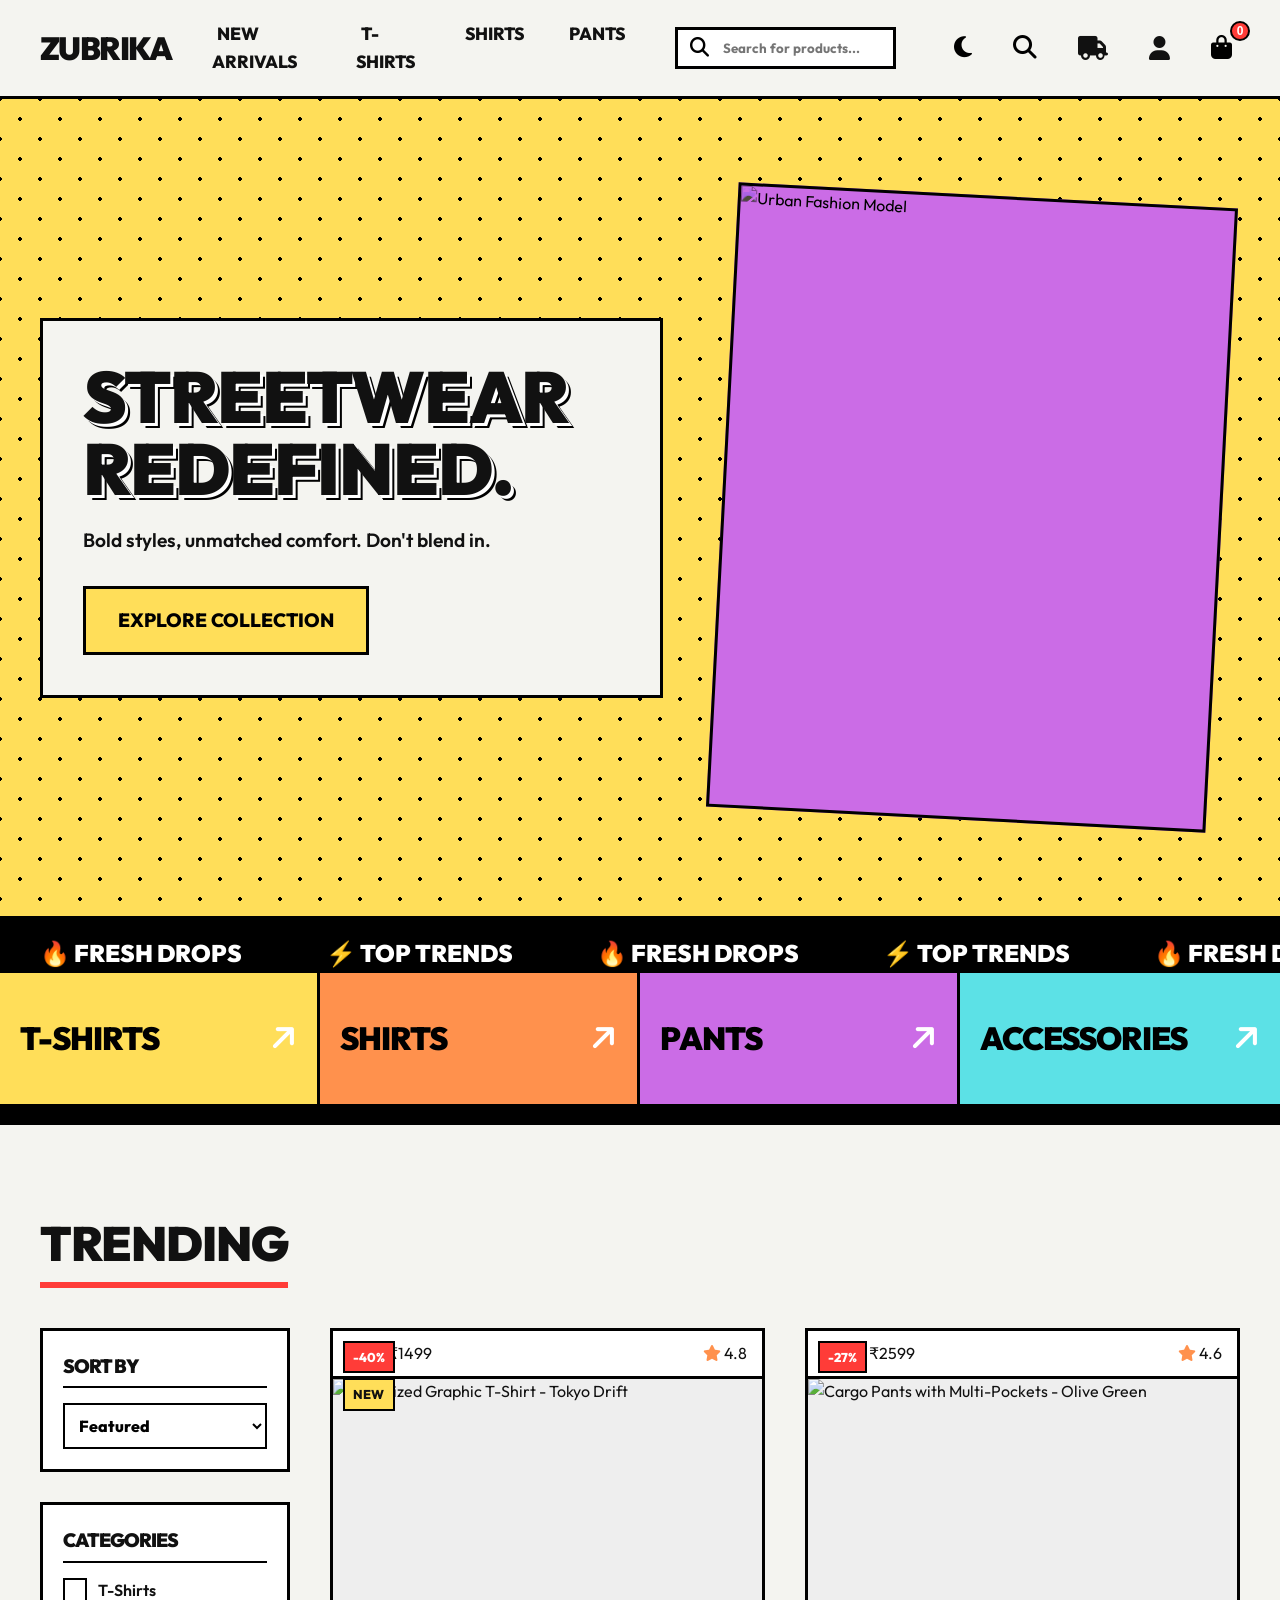
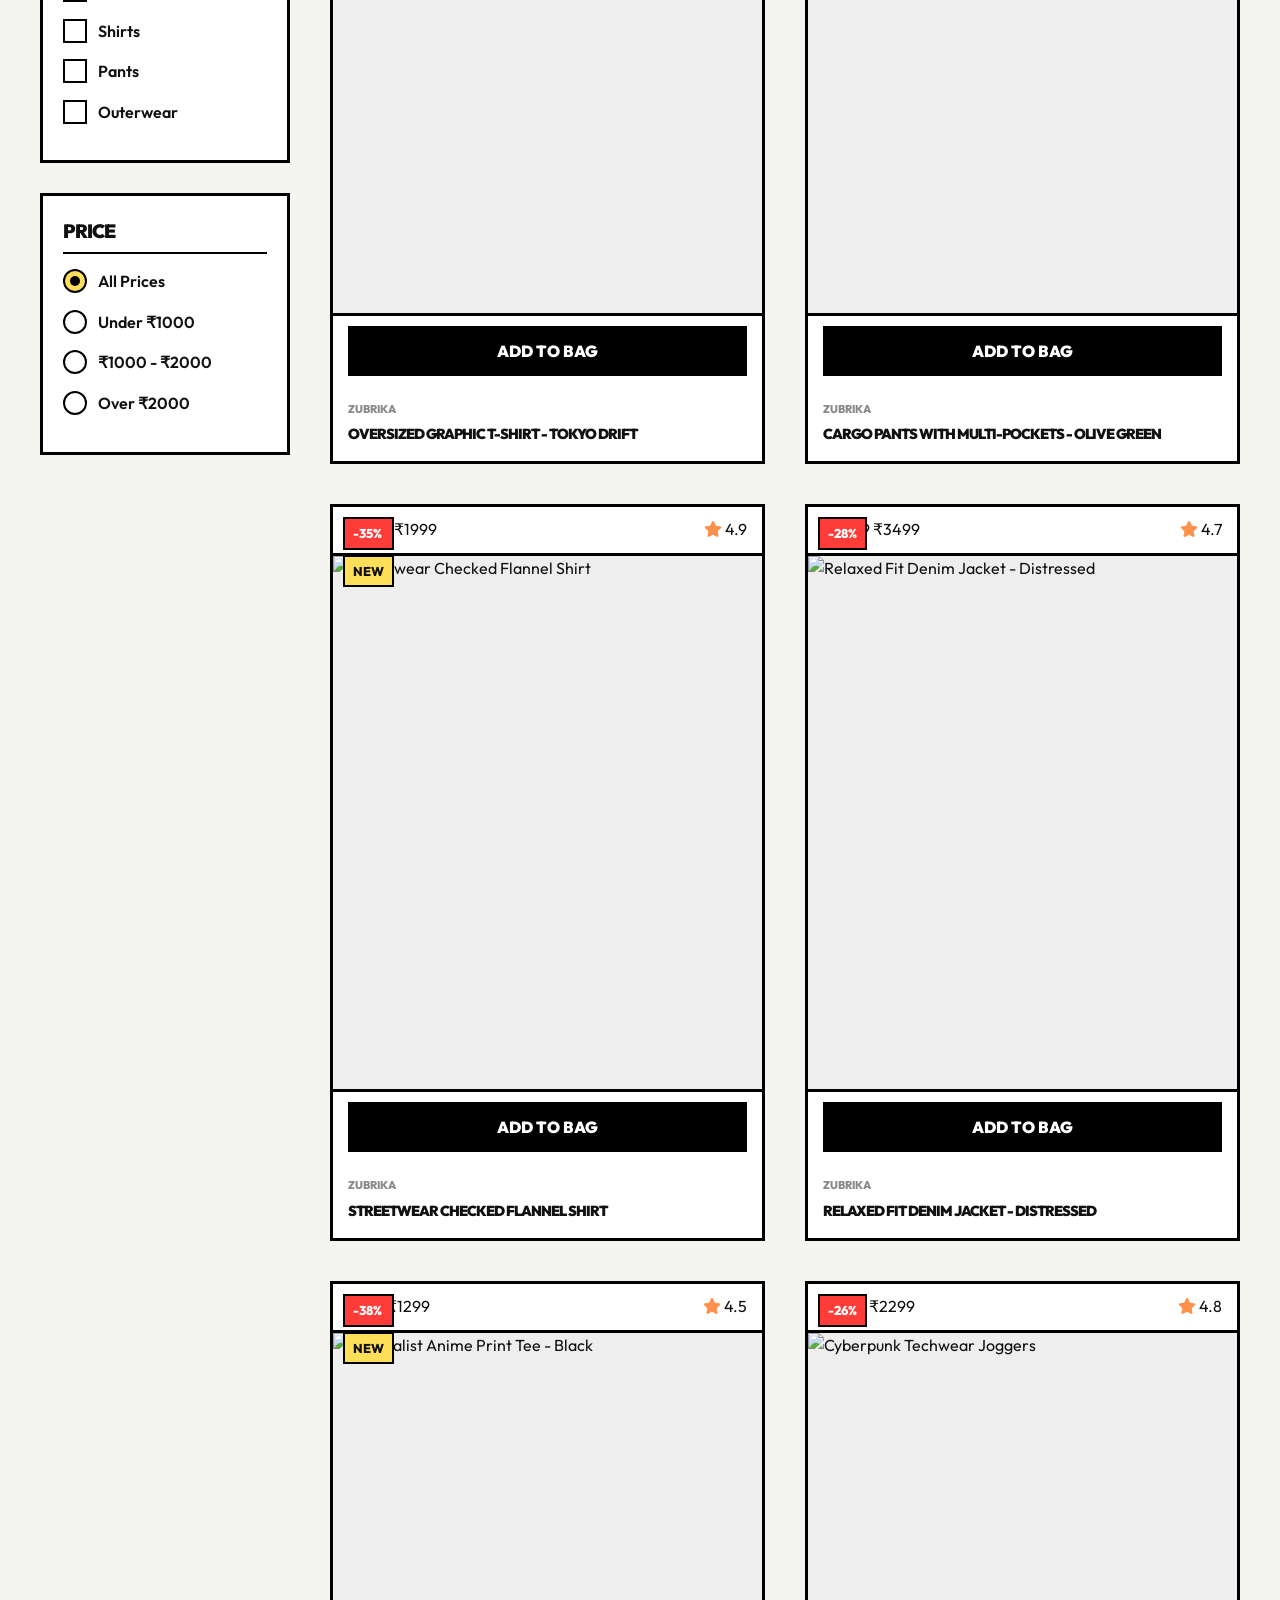
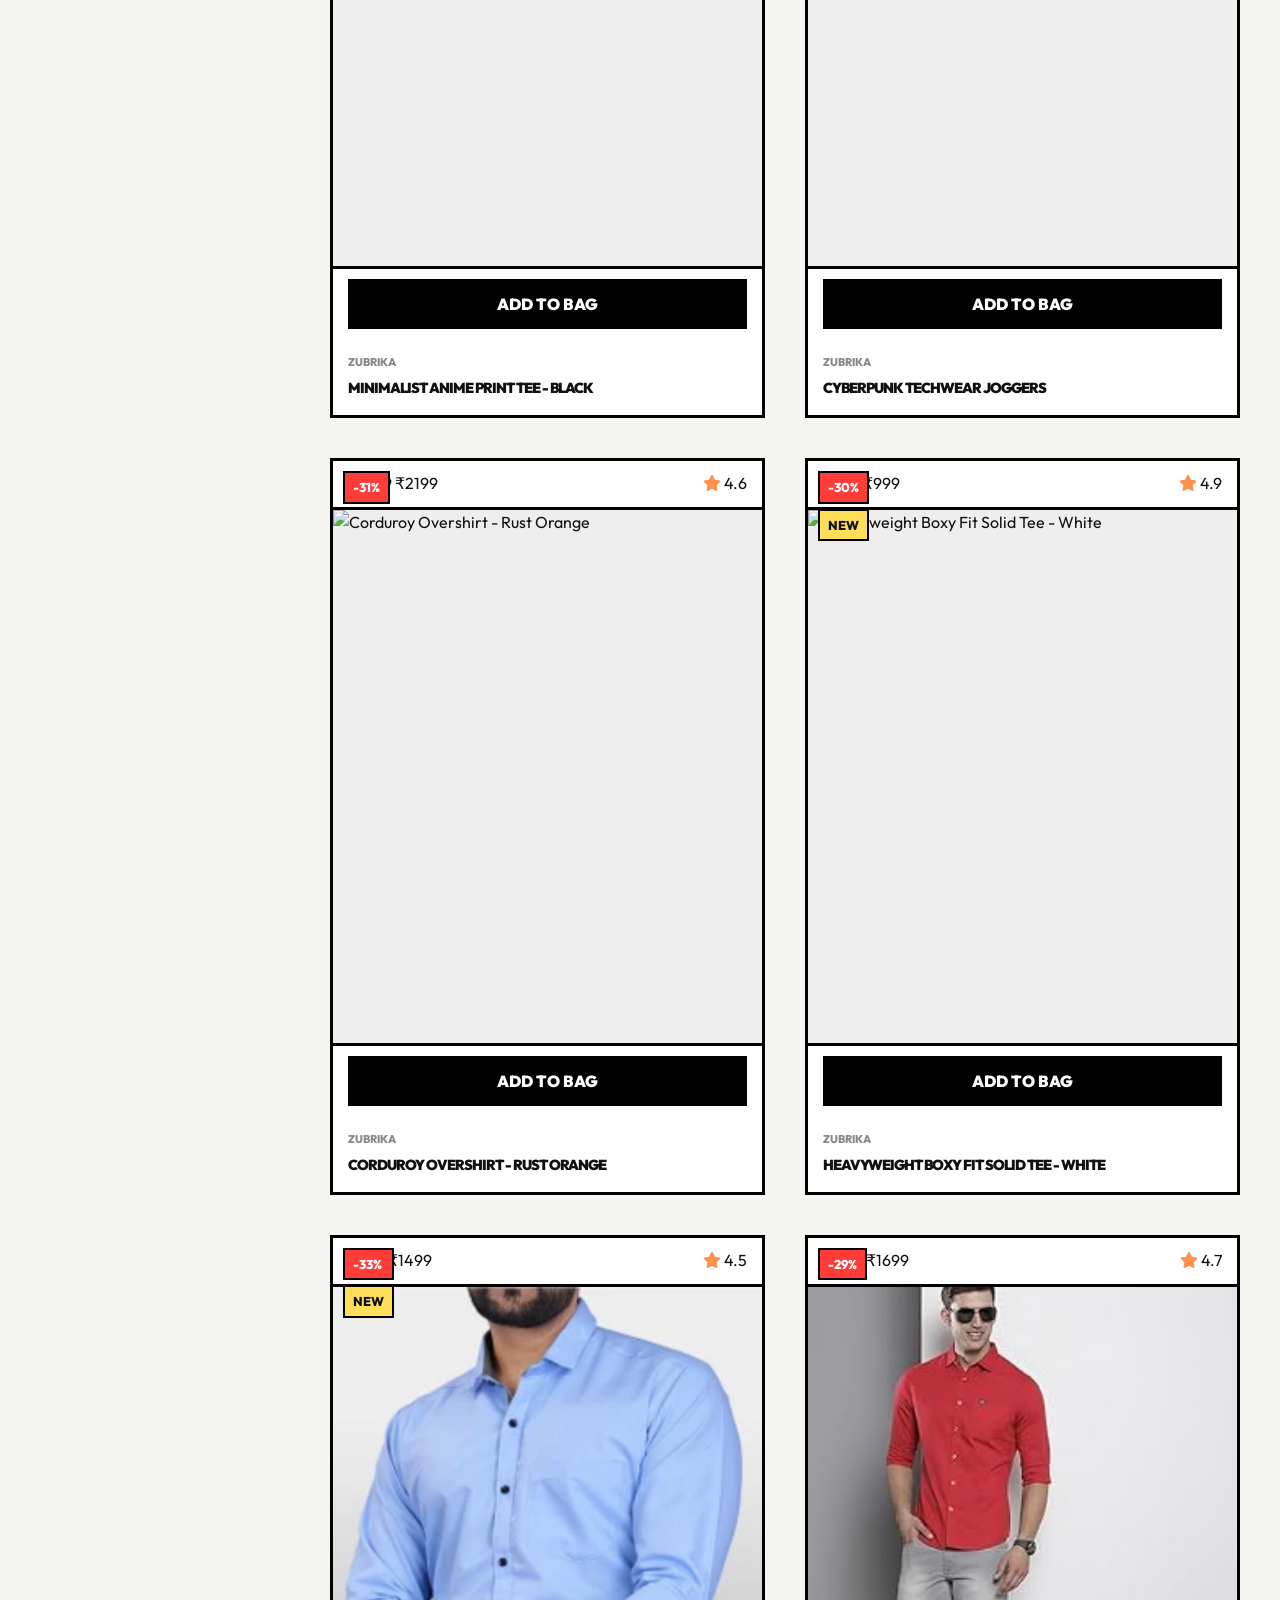
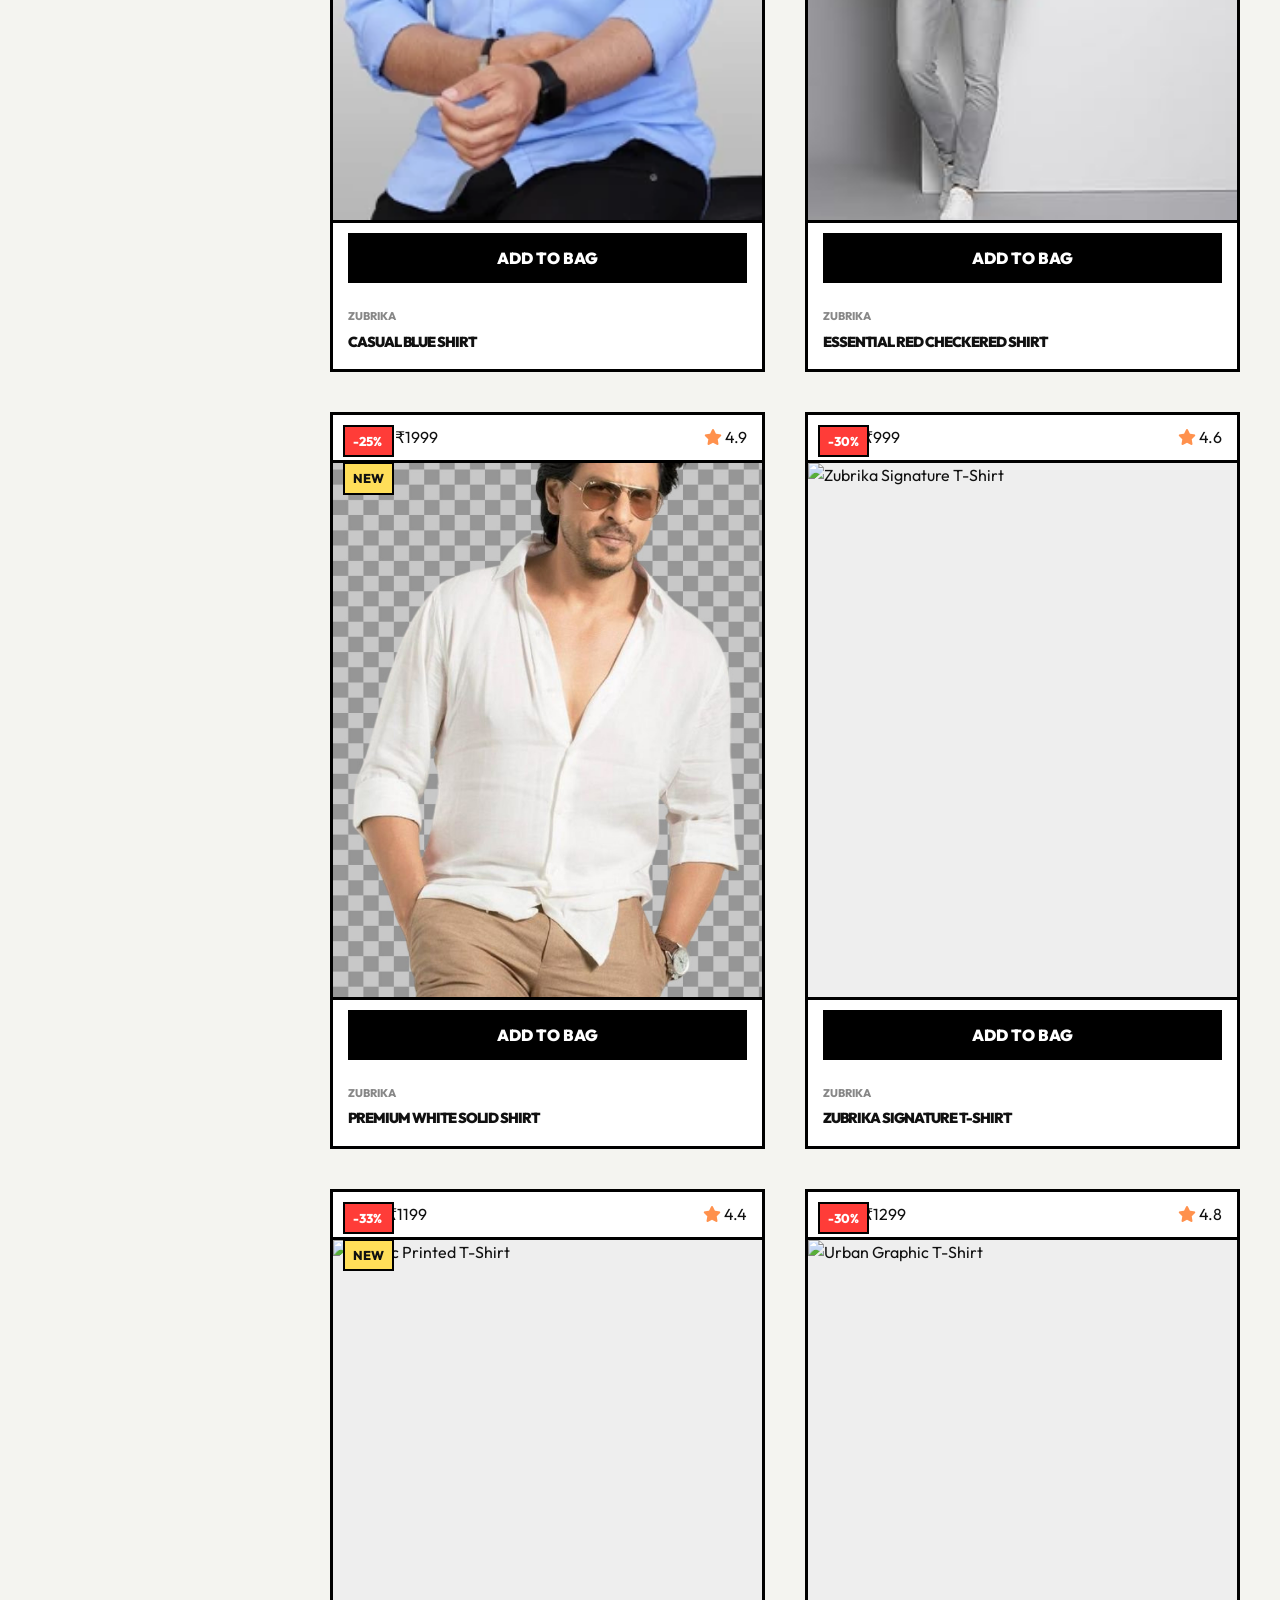
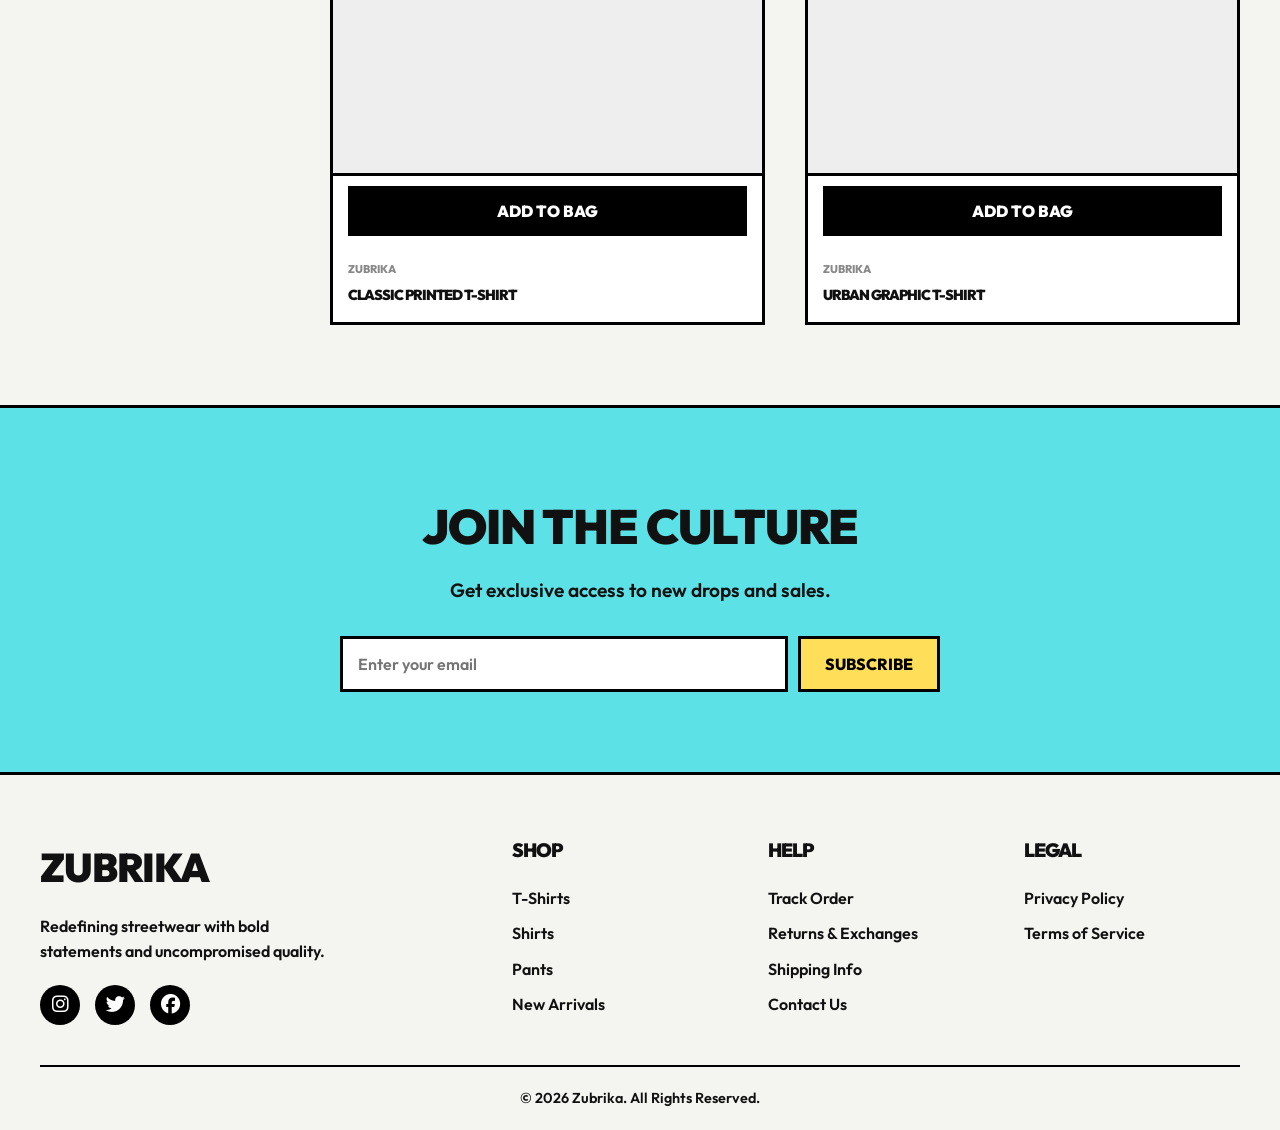
==== commit 49281ca4: "refactor: rename branding from Zubrika Fashions to Zubrika across all pages" ====
--- a/index.html
+++ b/index.html
@@ -3,8 +3,8 @@
 <head>
     <meta charset="UTF-8">
     <meta name="viewport" content="width=device-width, initial-scale=1.0">
-    <meta name="description" content="Zubrika Fashions - Premium and trendy wear for all. Shop t-shirts, shirts, pants, and more.">
-    <title>Zubrika Fashions</title>
+    <meta name="description" content="Zubrika - Premium and trendy wear for all. Shop t-shirts, shirts, pants, and more.">
+    <title>Zubrika</title>
     <link rel="preconnect" href="https://fonts.googleapis.com">
     <link rel="preconnect" href="https://fonts.gstatic.com" crossorigin>
     <link href="https://fonts.googleapis.com/css2?family=Outfit:wght@400;600;800;900&display=swap" rel="stylesheet">
@@ -15,7 +15,7 @@
     <header class="header">
         <div class="header-container">
             <div class="logo">
-                <h1><a href="index.html" style="color: inherit; text-decoration: none;">ZUBRIKA FASHIONS</a></h1>
+                <h1><a href="index.html" style="color: inherit; text-decoration: none;">ZUBRIKA</a></h1>
             </div>
             <nav class="nav">
                 <ul class="nav-links">
@@ -234,7 +234,7 @@
     <footer class="footer">
         <div class="footer-grid">
             <div class="footer-brand">
-                <h3>ZUBRIKA FASHIONS</h3>
+                <h3>ZUBRIKA</h3>
                 <p>Redefining streetwear with bold statements and uncompromised quality.</p>
                 <div class="social-icons">
                     <a href="#"><i class="fab fa-instagram"></i></a>
@@ -269,7 +269,7 @@
             </div>
         </div>
         <div class="footer-bottom">
-            <p>&copy; 2026 Zubrika Fashions. All Rights Reserved.</p>
+            <p>&copy; 2026 Zubrika. All Rights Reserved.</p>
         </div>
     </footer>
 
--- a/style.css
+++ b/style.css
@@ -134,9 +134,9 @@
 }
 
 .header-container {
-    max-width: 1400px;
+    max-width: 1600px;
     margin: 0 auto;
-    padding: 15px 40px;
+    padding: 20px 40px;
     display: flex;
     justify-content: space-between;
     align-items: center;
@@ -145,11 +145,12 @@
 .logo h1 {
     font-size: 2rem;
     letter-spacing: -0.05em;
+    margin-right: 40px;
 }
 
 .nav-links {
     display: flex;
-    gap: 30px;
+    gap: 40px;
 }
 
 .nav-links a {
@@ -180,7 +181,7 @@
 
 .header-actions {
     display: flex;
-    gap: 15px;
+    gap: 25px;
     align-items: center;
 }
 
@@ -191,7 +192,7 @@
     cursor: pointer;
     position: relative;
     color: var(--primary-color);
-    padding: 5px;
+    padding: 8px;
     transition: transform 0.2s;
 }
 
@@ -201,8 +202,8 @@
 
 .header-search-container {
     flex-grow: 1;
-    max-width: 400px;
-    margin: 0 40px;
+    max-width: 500px;
+    margin: 0 50px;
     position: relative;
     display: flex;
 }
@@ -236,7 +237,24 @@
 
 @media (max-width: 1024px) {
     .header-search-container {
-        display: none;
+        margin: 0 15px;
+        max-width: 250px;
+    }
+}
+
+@media (max-width: 768px) {
+    .header-container {
+        flex-wrap: wrap;
+        padding: 10px 20px;
+    }
+    .header-search-container {
+        order: 3;
+        width: 100%;
+        max-width: none;
+        margin: 10px 0 5px 0;
+    }
+    .logo {
+        flex: 1;
     }
 }
 
